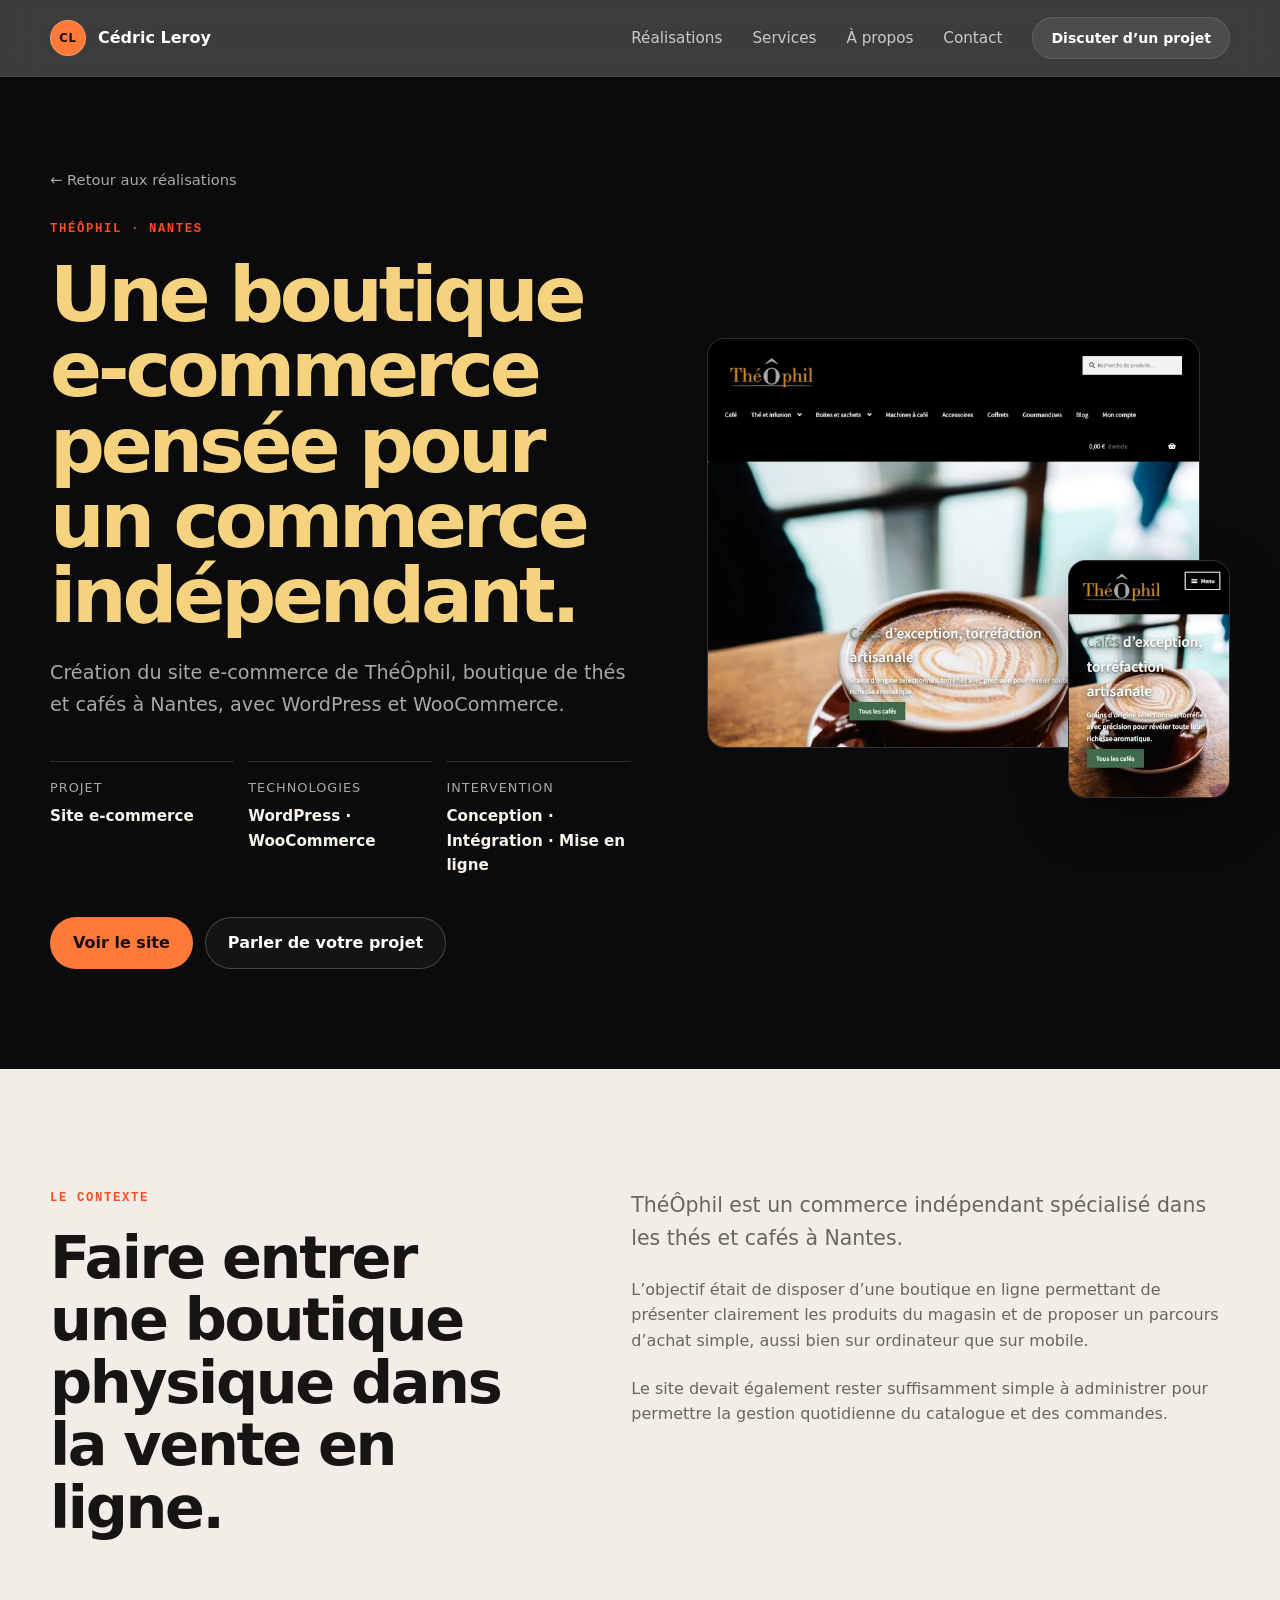
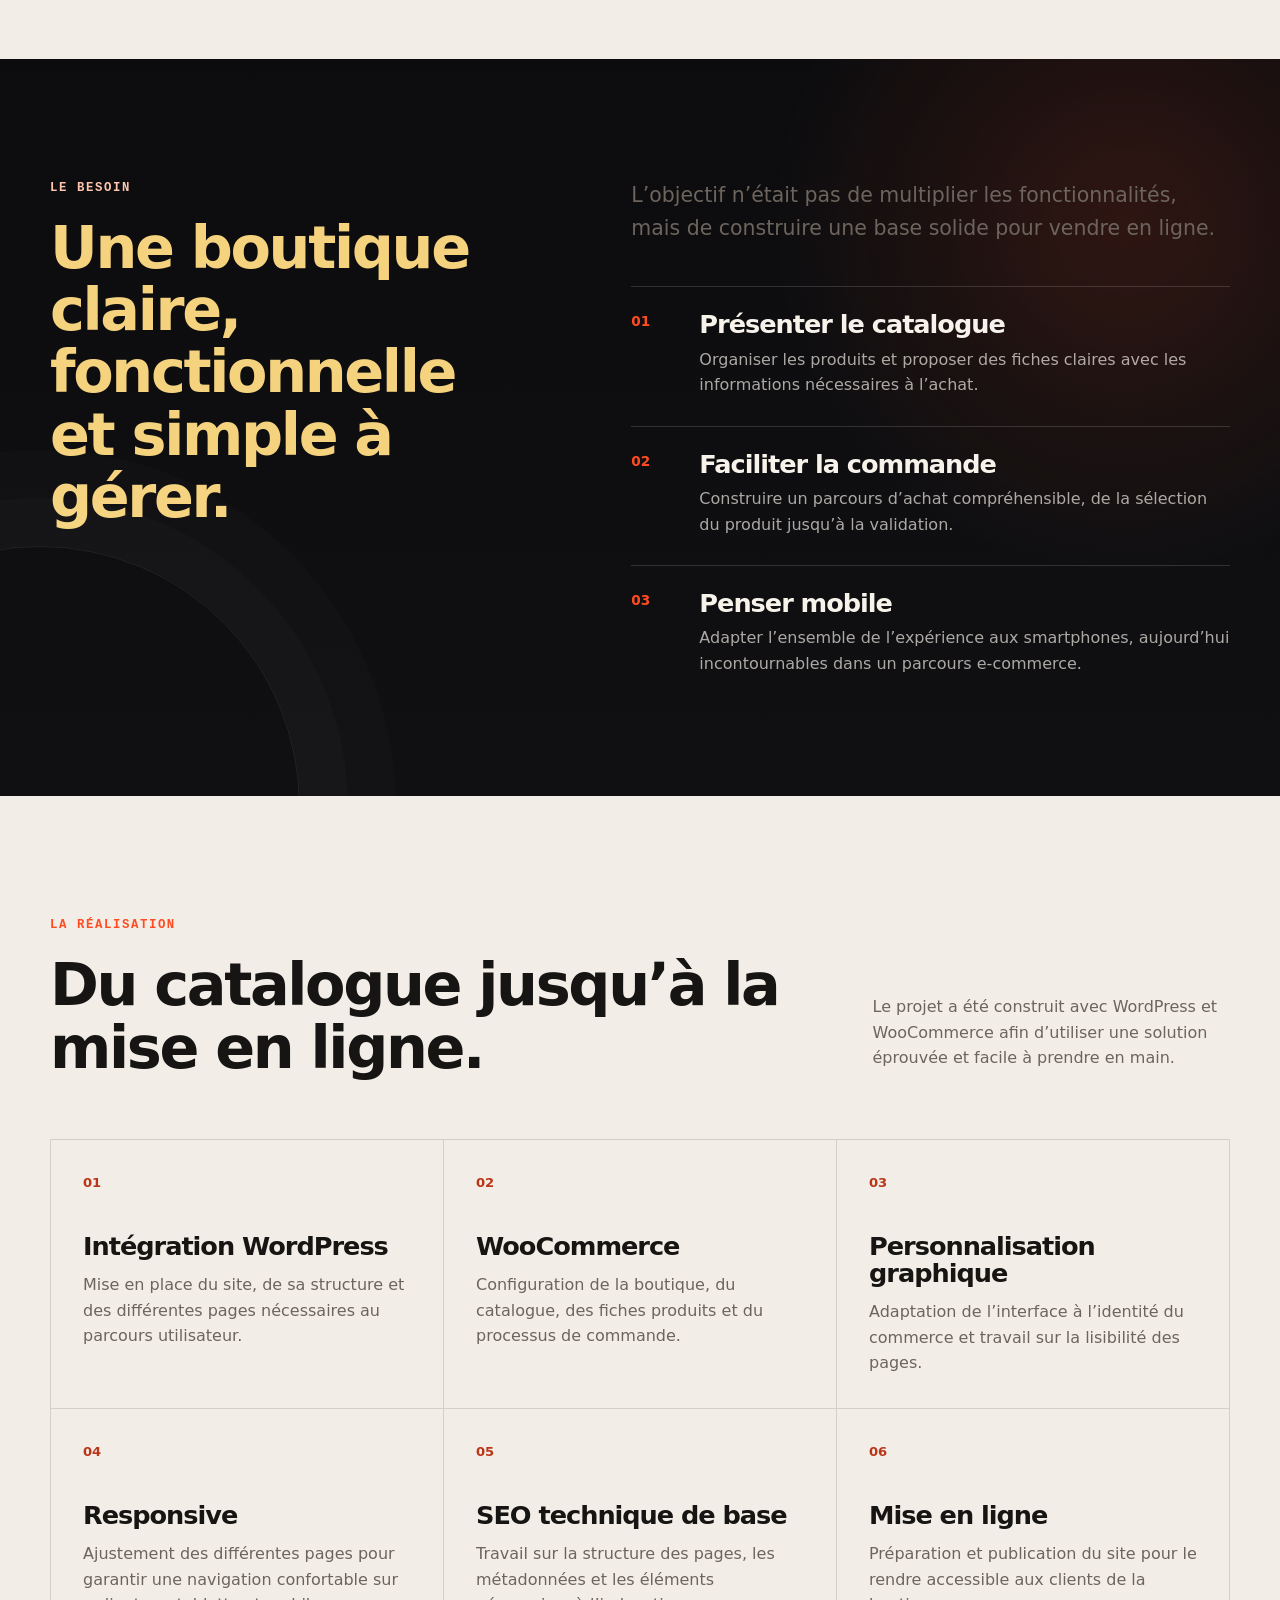
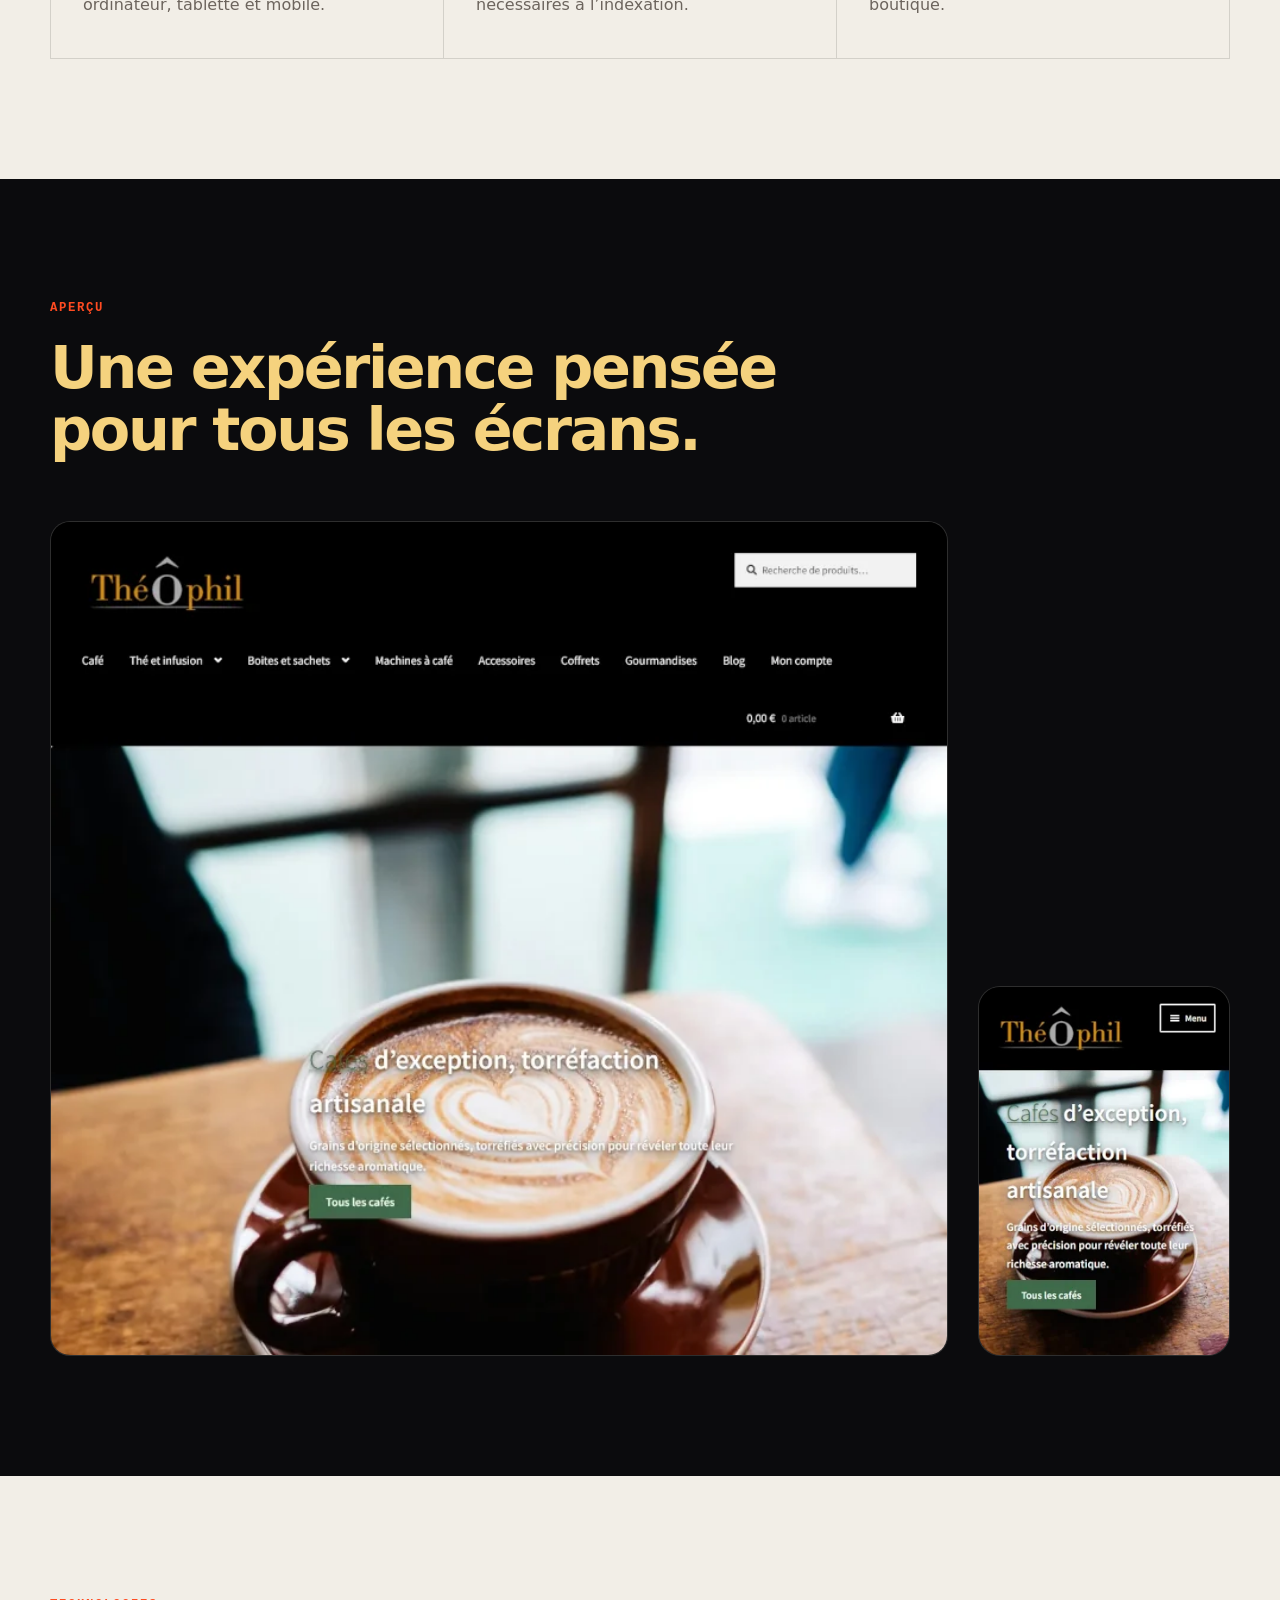
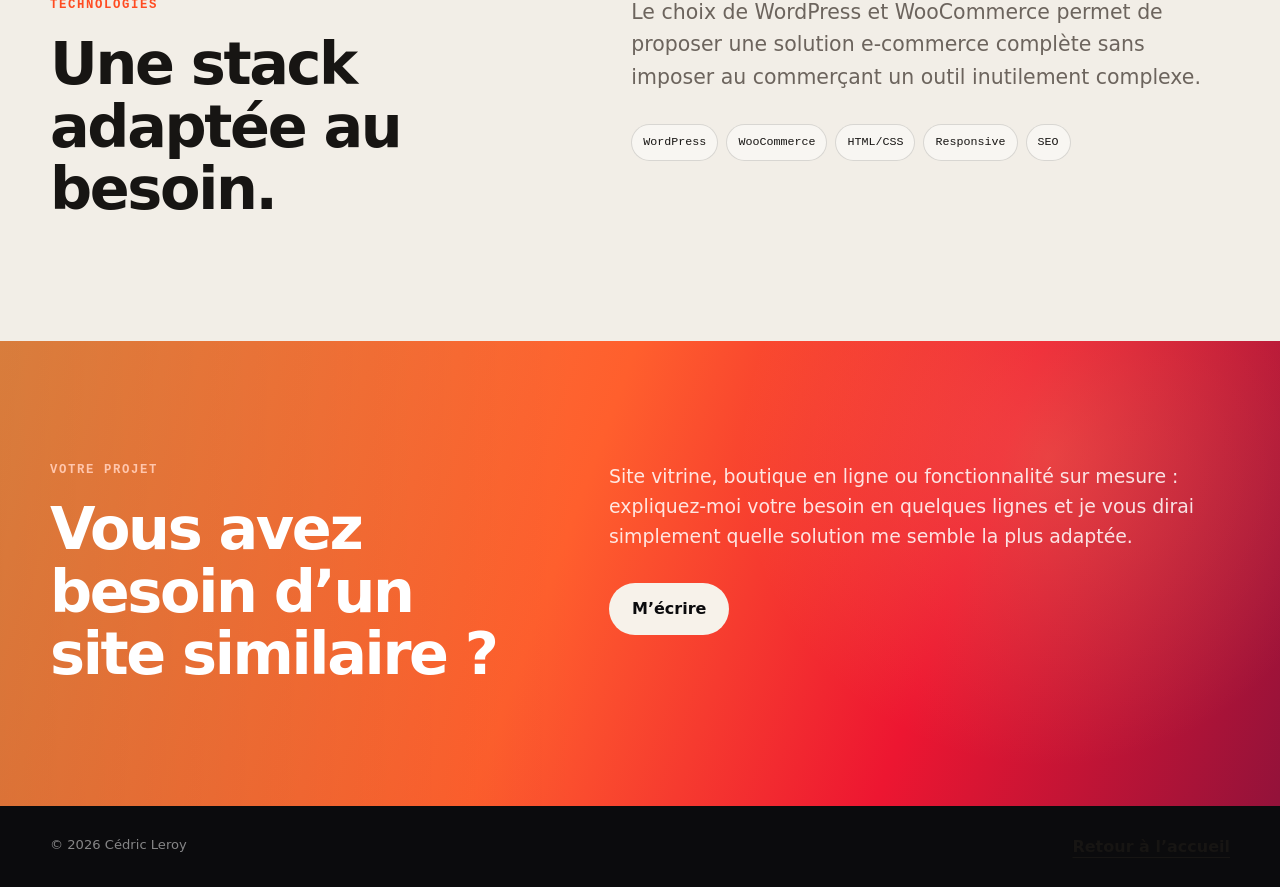
==== realisations/theophil/index.html @ b7207feb "new realisation page" ====
<!doctype html>
<html lang="fr">

<head>
  <meta charset="utf-8">
  <meta name="viewport" content="width=device-width, initial-scale=1">

  <title>ThéÔphil — Boutique e-commerce WordPress & WooCommerce | Cédric Leroy</title>

  <meta
    name="description"
    content="Création de la boutique e-commerce ThéÔphil à Nantes avec WordPress et WooCommerce : catalogue, fiches produits, parcours de commande, responsive, SEO et mise en ligne."
  >

  <meta name="theme-color" content="#0b0b0d">

  <link
    rel="canonical"
    href="https://cedricleroy.fr/realisations/theophil/"
  >

  <meta property="og:type" content="article">
  <meta property="og:locale" content="fr_FR">
  <meta property="og:site_name" content="Cédric Leroy">

  <meta
    property="og:title"
    content="ThéÔphil — Boutique e-commerce de thés et cafés à Nantes"
  >

  <meta
    property="og:description"
    content="Création d’une boutique en ligne WordPress et WooCommerce pour ThéÔphil, commerce indépendant de thés et cafés à Nantes."
  >

  <meta
    property="og:url"
    content="https://cedricleroy.fr/realisations/theophil/"
  >

  <meta
    property="og:image"
    content="https://cedricleroy.fr/images/og/cedric-leroy-web.webp"
  >

  <meta property="og:image:width" content="1200">
  <meta property="og:image:height" content="630">
  <meta
    property="og:image:alt"
    content="Projet e-commerce ThéÔphil réalisé par Cédric Leroy"
  >

  <meta name="twitter:card" content="summary_large_image">
  <meta
    name="twitter:image"
    content="https://cedricleroy.fr/images/og/cedric-leroy-web.webp"
  >

  <link rel="icon" href="../../images/icons/favicon.svg" type="image/svg+xml">
  <link rel="icon" href="../../images/icons/favicon.ico" sizes="any">
  <link rel="apple-touch-icon" href="../../images/icons/apple-touch-icon.png">
  <link rel="manifest" href="../../images/icons/site.webmanifest">

  <link rel="stylesheet" href="../../css/style.css">
  <script src="../../js/main.js" defer></script>

  <script type="application/ld+json">
  {
    "@context": "https://schema.org",
    "@type": "CreativeWork",
    "name": "ThéÔphil — Boutique e-commerce",
    "description": "Création d’une boutique e-commerce WordPress et WooCommerce pour ThéÔphil, commerce indépendant de thés et cafés à Nantes.",
    "url": "https://cedricleroy.fr/realisations/theophil/",
    "creator": {
      "@type": "Person",
      "name": "Cédric Leroy",
      "url": "https://cedricleroy.fr/"
    },
    "about": [
      "Développement web",
      "E-commerce",
      "WordPress",
      "WooCommerce",
      "Responsive design",
      "SEO"
    ]
  }
  </script>
</head>

<body>

  <a class="skip-link" href="#main">Aller au contenu</a>

  <header class="site-header">
    <div class="container header-inner">

      <a class="brand" href="../../">
        <span class="brand-mark" aria-hidden="true">CL</span>
        <span class="brand-name">Cédric Leroy</span>
      </a>

      <button
        class="menu-toggle"
        type="button"
        aria-expanded="false"
        aria-controls="main-nav"
      >
        <span></span>
        <span></span>
        <span></span>
        <span class="sr-only">Ouvrir le menu</span>
      </button>

      <nav
        id="main-nav"
        class="main-nav"
        aria-label="Navigation principale"
      >
        <a href="../../#realisations">Réalisations</a>
        <a href="../../#services">Services</a>
        <a href="../../#a-propos">À propos</a>
        <a href="../../#contact">Contact</a>

        <a
          class="button button--small button--dark"
          href="mailto:cdrc.leroy@gmail.com?subject=Projet%20web"
        >
          Discuter d’un projet
        </a>
      </nav>

    </div>
  </header>

  <main id="main">

    <!-- HERO -->
    <section class="case-hero">
      <div class="container case-hero-grid">

        <div class="case-hero-copy">

          <a class="case-back" href="../../#realisations">
            ← Retour aux réalisations
          </a>

          <p class="eyebrow">ThéÔphil · Nantes</p>

          <h1>
            Une boutique e-commerce pensée pour un commerce indépendant.
          </h1>

          <p class="case-hero-lead">
            Création du site e-commerce de ThéÔphil, boutique de thés et cafés
            à Nantes, avec WordPress et WooCommerce.
          </p>

          <div class="case-meta">
            <div>
              <span>Projet</span>
              <strong>Site e-commerce</strong>
            </div>

            <div>
              <span>Technologies</span>
              <strong>WordPress · WooCommerce</strong>
            </div>

            <div>
              <span>Intervention</span>
              <strong>Conception · Intégration · Mise en ligne</strong>
            </div>
          </div>

          <div class="hero-actions">
            <a
              class="button button--accent"
              href="https://www.theophil-nantes.com/"
              target="_blank"
              rel="noopener noreferrer"
            >
              Voir le site
            </a>

            <a
              class="button button--ghost"
              href="../../#contact"
            >
              Parler de votre projet
            </a>
          </div>

        </div>

        <div class="case-hero-preview">

          <div class="case-screen case-screen--desktop">
            <img
              src="../../images/projects/theophil-desktop.webp"
              alt="Page d’accueil de la boutique e-commerce ThéÔphil sur écran large"
              loading="eager"
            >
          </div>

          <div class="case-screen case-screen--mobile">
            <img
              src="../../images/projects/theophil-mobile.webp"
              alt="Version mobile de la boutique e-commerce ThéÔphil"
              loading="eager"
            >
          </div>

        </div>

      </div>
    </section>


    <!-- CONTEXTE -->
    <section class="section case-section">
      <div class="container case-two-columns">

        <div>
          <p class="eyebrow">Le contexte</p>
          <h2>
            Faire entrer une boutique physique dans la vente en ligne.
          </h2>
        </div>

        <div class="case-copy">
          <p class="case-lead">
            ThéÔphil est un commerce indépendant spécialisé dans les thés
            et cafés à Nantes.
          </p>

          <p>
            L’objectif était de disposer d’une boutique en ligne permettant
            de présenter clairement les produits du magasin et de proposer
            un parcours d’achat simple, aussi bien sur ordinateur que sur
            mobile.
          </p>

          <p>
            Le site devait également rester suffisamment simple à administrer
            pour permettre la gestion quotidienne du catalogue et des commandes.
          </p>
        </div>

      </div>
    </section>


    <!-- BESOIN -->
    <section class="section section--approach">
      <div class="container case-two-columns">

        <div>
          <p class="eyebrow eyebrow--light">Le besoin</p>
          <h2>
            Une boutique claire, fonctionnelle et simple à gérer.
          </h2>
        </div>

        <div class="case-copy case-copy--light">

          <p class="case-lead">
            L’objectif n’était pas de multiplier les fonctionnalités,
            mais de construire une base solide pour vendre en ligne.
          </p>

          <div class="case-points">

            <article>
              <span>01</span>
              <div>
                <h3>Présenter le catalogue</h3>
                <p>
                  Organiser les produits et proposer des fiches claires
                  avec les informations nécessaires à l’achat.
                </p>
              </div>
            </article>

            <article>
              <span>02</span>
              <div>
                <h3>Faciliter la commande</h3>
                <p>
                  Construire un parcours d’achat compréhensible,
                  de la sélection du produit jusqu’à la validation.
                </p>
              </div>
            </article>

            <article>
              <span>03</span>
              <div>
                <h3>Penser mobile</h3>
                <p>
                  Adapter l’ensemble de l’expérience aux smartphones,
                  aujourd’hui incontournables dans un parcours e-commerce.
                </p>
              </div>
            </article>

          </div>
        </div>

      </div>
    </section>


    <!-- REALISATION -->
    <section class="section case-section">
      <div class="container">

        <div class="section-heading section-heading--wide">
          <div>
            <p class="eyebrow">La réalisation</p>
            <h2>Du catalogue jusqu’à la mise en ligne.</h2>
          </div>

          <p>
            Le projet a été construit avec WordPress et WooCommerce afin
            d’utiliser une solution éprouvée et facile à prendre en main.
          </p>
        </div>

        <div class="case-work-grid">

          <article class="case-work-card">
            <span>01</span>
            <h3>Intégration WordPress</h3>
            <p>
              Mise en place du site, de sa structure et des différentes
              pages nécessaires au parcours utilisateur.
            </p>
          </article>

          <article class="case-work-card">
            <span>02</span>
            <h3>WooCommerce</h3>
            <p>
              Configuration de la boutique, du catalogue, des fiches
              produits et du processus de commande.
            </p>
          </article>

          <article class="case-work-card">
            <span>03</span>
            <h3>Personnalisation graphique</h3>
            <p>
              Adaptation de l’interface à l’identité du commerce et
              travail sur la lisibilité des pages.
            </p>
          </article>

          <article class="case-work-card">
            <span>04</span>
            <h3>Responsive</h3>
            <p>
              Ajustement des différentes pages pour garantir une navigation
              confortable sur ordinateur, tablette et mobile.
            </p>
          </article>

          <article class="case-work-card">
            <span>05</span>
            <h3>SEO technique de base</h3>
            <p>
              Travail sur la structure des pages, les métadonnées et
              les éléments nécessaires à l’indexation.
            </p>
          </article>

          <article class="case-work-card">
            <span>06</span>
            <h3>Mise en ligne</h3>
            <p>
              Préparation et publication du site pour le rendre accessible
              aux clients de la boutique.
            </p>
          </article>

        </div>

      </div>
    </section>


    <!-- VISUELS -->
    <section class="section case-gallery-section">
      <div class="container">

        <div class="section-heading">
          <p class="eyebrow">Aperçu</p>
          <h2>Une expérience pensée pour tous les écrans.</h2>
        </div>

        <div class="case-gallery">

          <figure class="case-gallery-desktop">
            <img
              src="../../images/projects/theophil-desktop.webp"
              alt="Aperçu du site ThéÔphil sur ordinateur"
              loading="lazy"
            >
          </figure>

          <figure class="case-gallery-mobile">
            <img
              src="../../images/projects/theophil-mobile.webp"
              alt="Aperçu du site ThéÔphil sur smartphone"
              loading="lazy"
            >
          </figure>

        </div>

      </div>
    </section>


    <!-- STACK -->
    <section class="section case-stack-section">
      <div class="container case-two-columns">

        <div>
          <p class="eyebrow">Technologies</p>
          <h2>Une stack adaptée au besoin.</h2>
        </div>

        <div>
          <p class="case-lead">
            Le choix de WordPress et WooCommerce permet de proposer
            une solution e-commerce complète sans imposer au commerçant
            un outil inutilement complexe.
          </p>

          <div class="stack">
            <span>WordPress</span>
            <span>WooCommerce</span>
            <span>HTML/CSS</span>
            <span>Responsive</span>
            <span>SEO</span>
          </div>
        </div>

      </div>
    </section>


    <!-- CTA -->
    <section class="section section--contact">
      <div class="container contact-grid">

        <div>
          <p class="eyebrow eyebrow--light">Votre projet</p>
          <h2>Vous avez besoin d’un site similaire&nbsp;?</h2>
        </div>

        <div class="contact-content">

          <p>
            Site vitrine, boutique en ligne ou fonctionnalité sur mesure :
            expliquez-moi votre besoin en quelques lignes et je vous dirai
            simplement quelle solution me semble la plus adaptée.
          </p>

          <a
            class="button button--light"
            href="mailto:cdrc.leroy@gmail.com?subject=Projet%20web"
          >
            M’écrire
          </a>

        </div>

      </div>
    </section>

  </main>


  <footer class="site-footer">
    <div class="container footer-inner">
      <p>© <span id="year"></span> Cédric Leroy</p>

      <a class="text-link" href="../../">
        Retour à l’accueil
      </a>
    </div>
  </footer>

</body>
</html>
---- css/style.css ----
/* =========================================
   Cedric Leroy — V2 visual direction
   warm / minimal / geometric / post-digital
========================================= */

:root {
  /* Light surfaces */
  --bg: #f2eee7;
  --surface: #fbf8f3;
  --surface-soft: #e9e2d9;

  /* Text on light backgrounds */
  --text: #171513;
  --muted: #6c645d;
  --border: rgba(23, 21, 19, 0.14);

  /* Dark surfaces */
  --dark: #0b0b0d;
  --dark-soft: #131316;
  --dark-2: #1a1718;

  /* Text on dark backgrounds */
  --light-on-dark: #f7f2ea;
  --muted-light: rgba(247, 242, 234, 0.68);
  --title-on-dark: #f5d27e;

  /* Warm palette */
  --cream: #f5d27e;
  --peach: #ffb15e;
  --orange: #ff7a38;
  --hot-orange: #ff4b21;
  --red: #ee1230;
  --wine: #8e1139;

  /* Functional colors */
  --accent: var(--hot-orange);
  --accent-dark: #b93618;
  --line: var(--border);

  /* Layout */
  --container: 1180px;
  --radius: 24px;
  --shadow: 0 28px 80px rgba(27, 18, 11, 0.12);
}

*,
*::before,
*::after {
  box-sizing: border-box;
}

html {
  scroll-behavior: smooth;
  scroll-padding-top: 90px;
}

body {
  margin: 0;
  font-family: Inter, ui-sans-serif, system-ui, -apple-system, BlinkMacSystemFont,
    "Segoe UI", sans-serif;
  color: var(--text);
  background: var(--bg);
  line-height: 1.6;
  -webkit-font-smoothing: antialiased;
  text-rendering: optimizeLegibility;
}

img,
svg {
  display: block;
  max-width: 100%;
}

a {
  color: inherit;
}

button,
a {
  -webkit-tap-highlight-color: transparent;
}

a:focus-visible,
button:focus-visible {
  outline: 3px solid var(--accent-dark);
  outline-offset: 4px;
}

.hero a:focus-visible,
.hero button:focus-visible,
.section--approach a:focus-visible,
.section--approach button:focus-visible,
.section--contact a:focus-visible,
.section--contact button:focus-visible,
.site-header a:focus-visible,
.site-header button:focus-visible {
  outline-color: var(--cream);
}

h1,
h2,
h3,
p {
  margin-top: 0;
}

h1,
h2,
h3 {
  line-height: 1.06;
  letter-spacing: -0.04em;
}

h1 {
  max-width: 860px;
  margin-bottom: 30px;
  font-size: clamp(3.45rem, 7vw, 6.9rem);
  font-weight: 720;
}

h2 {
  max-width: 760px;
  margin-bottom: 0;
  font-size: clamp(2.5rem, 4.6vw, 4.65rem);
  font-weight: 680;
}

h3 {
  font-size: clamp(1.35rem, 2vw, 1.85rem);
}

p {
  color: var(--muted);
}

.container {
  width: min(calc(100% - 40px), var(--container));
  margin-inline: auto;
}

.section {
  position: relative;
  padding: 120px 0;
}

.eyebrow {
  margin-bottom: 18px;
  font-family: ui-monospace, SFMono-Regular, Menlo, Monaco, Consolas, monospace;
  font-size: 0.77rem;
  font-weight: 800;
  text-transform: uppercase;
  letter-spacing: 0.13em;
  color: var(--accent);
}

.section--project .eyebrow,
.section--light .eyebrow {
  color: var(--accent-dark);
}

.eyebrow--light {
  color: #ffc6ad;
}

.sr-only {
  position: absolute;
  width: 1px;
  height: 1px;
  padding: 0;
  margin: -1px;
  overflow: hidden;
  clip: rect(0, 0, 0, 0);
  white-space: nowrap;
  border: 0;
}

.skip-link {
  position: fixed;
  left: 12px;
  top: 12px;
  z-index: 9999;
  padding: 10px 14px;
  background: var(--dark);
  color: white;
  transform: translateY(-150%);
}

.skip-link:focus {
  transform: translateY(0);
}

/* Header */

.site-header {
  position: sticky;
  top: 0;
  z-index: 100;
  border-bottom: 1px solid rgba(255,255,255,0.05);
  background: rgba(11, 11, 13, 0.78);
  backdrop-filter: blur(16px);
  transition: background 180ms ease, border-color 180ms ease;
}

.site-header.is-scrolled {
  background: rgba(11, 11, 13, 0.93);
  border-color: rgba(255,255,255,0.08);
}

.header-inner {
  min-height: 76px;
  display: flex;
  align-items: center;
  justify-content: space-between;
  gap: 24px;
}

.brand {
  display: inline-flex;
  align-items: center;
  gap: 12px;
  text-decoration: none;
  font-weight: 750;
  color: white;
}

.brand-mark {
  display: grid;
  place-items: center;
  width: 36px;
  height: 36px;
  border: 1px solid rgba(255,255,255,0.2);
  border-radius: 50%;
  background: var(--orange);
  color: #140d0b;
  font-size: 0.72rem;
  font-weight: 900;
  letter-spacing: 0.07em;
}

.brand-name {
  white-space: nowrap;
}

.main-nav {
  display: flex;
  align-items: center;
  gap: 30px;
}

.main-nav > a:not(.button) {
  font-size: 0.95rem;
  text-decoration: none;
  color: rgba(255,255,255,0.72);
}

.main-nav > a:not(.button):hover {
  color: white;
}

.menu-toggle {
  display: none;
  border: 0;
  padding: 8px;
  background: transparent;
  cursor: pointer;
}

.menu-toggle > span:not(.sr-only) {
  display: block;
  width: 24px;
  height: 2px;
  margin: 5px 0;
  background: white;
}

/* Buttons */

.button {
  display: inline-flex;
  align-items: center;
  justify-content: center;
  min-height: 52px;
  padding: 0 22px;
  border: 1px solid transparent;
  border-radius: 999px;
  font-weight: 760;
  text-decoration: none;
  transition:
    transform 160ms ease,
    background 160ms ease,
    color 160ms ease,
    border-color 160ms ease;
}

.button:hover {
  transform: translateY(-2px);
}

.button--small {
  min-height: 42px;
  padding-inline: 18px;
  font-size: 0.88rem;
}

.button--accent {
  background: var(--orange);
  color: #160e0a;
}

.button--accent:hover {
  background: var(--peach);
}

.button--ghost {
  border-color: rgba(255,255,255,0.20);
  background: rgba(255,255,255,0.04);
  color: white;
}

.button--ghost:hover {
  border-color: rgba(255,255,255,0.32);
  background: rgba(255,255,255,0.07);
}

.button--dark {
  border: 1px solid rgba(255,255,255,0.12);
  background: rgba(255,255,255,0.08);
  color: white !important;
}

.button--dark:hover {
  background: rgba(255,255,255,0.14);
}

.button--light {
  background: var(--light-on-dark);
  color: var(--dark);
}

.text-link {
  display: inline-flex;
  gap: 6px;
  align-items: center;
  font-weight: 780;
  color: var(--text);
  text-underline-offset: 5px;
  text-decoration-thickness: 1px;
}

.project-links {
  display: flex;
  flex-wrap: wrap;
  align-items: center;
  gap: 22px;
}

.project-links .text-link + .text-link {
  color: var(--muted);
  font-weight: 700;
}

.project-links .text-link + .text-link:hover {
  color: var(--text);
}

/* Hero */

.hero {
  position: relative;
  overflow: hidden;
  padding: 118px 0 132px;
  background: var(--dark);
  color: white;
}

.hero::before {
  content: "";
  position: absolute;
  inset: 0;
  pointer-events: none;
  background:
    linear-gradient(rgba(255,255,255,0.018) 1px, transparent 1px),
    linear-gradient(90deg, rgba(255,255,255,0.018) 1px, transparent 1px);
  background-size: 32px 32px;
  mask-image: linear-gradient(to bottom, rgba(0,0,0,.55), transparent 85%);
}

.hero-grid {
  position: relative;
  z-index: 1;
  display: grid;
  grid-template-columns: minmax(0, 1.15fr) minmax(360px, 0.85fr);
  align-items: center;
  gap: 72px;
}

.hero h1 {
  color: var(--title-on-dark);
}

.hero-lead {
  max-width: 690px;
  margin-bottom: 34px;
  color: rgba(255,255,255,0.72);
  font-size: clamp(1.14rem, 2vw, 1.48rem);
}

.hero-actions {
  display: flex;
  flex-wrap: wrap;
  gap: 12px;
}

.hero-meta {
  margin: 22px 0 0;
  color: rgba(255,255,255,0.48);
  font-size: 0.9rem;
}

.hero-visual {
  position: relative;
  min-height: 520px;
  display: grid;
  place-items: center;
}

.capsule-art {
  position: relative;
  width: min(100%, 540px);
  height: 370px;
  display: flex;
  align-items: center;
  justify-content: center;
  isolation: isolate;
}

.capsule {
  width: 118px;
  height: 330px;
  margin-left: -28px;
  border-radius: 999px;

}

.capsule:first-child {
  margin-left: 0;
}

.capsule--1 { background: #f2cf79; }
.capsule--2 { background: #f5ad5a; }
.capsule--3 { background: #f98a48; }
.capsule--4 { background: #fb6433; }
.capsule--5 { background: #f83d27; }
.capsule--6 { background: #ed1830; }
.capsule--7 { background: #92143b; }

.hero-orbit {
  position: absolute;
  border: 1px solid rgba(255,255,255,0.08);
  border-radius: 50%;
}

.hero-orbit--one {
  width: 470px;
  height: 470px;
}

.hero-orbit--two {
  width: 600px;
  height: 600px;
  border-color: rgba(255, 88, 48, 0.07);
}

.floating-note {
  position: absolute;
  right: 2px;
  bottom: 28px;
  display: flex;
  align-items: center;
  gap: 9px;
  padding: 12px 15px;
  border: 1px solid rgba(255,255,255,0.10);
  border-radius: 999px;
  font-size: 0.82rem;
  font-weight: 750;
  backdrop-filter: blur(12px);
}

.floating-note--dark {
  background: rgba(19,19,22,0.76);
  color: rgba(255,255,255,0.78);
  box-shadow: 0 14px 35px rgba(0,0,0,0.20);
}

.status-dot {
  width: 8px;
  height: 8px;
  border-radius: 50%;
  background: var(--cream);
}

/* Shared sections */

.section-heading {
  margin-bottom: 52px;
}

.section-heading--wide {
  display: grid;
  grid-template-columns: 1.35fr 0.65fr;
  gap: 80px;
  align-items: end;
}

.section-heading--wide > p {
  max-width: 430px;
  margin-bottom: 8px;
}

/* Project */

.section--project {
  background: var(--surface);
}

.project-card {
  display: grid;
  grid-template-columns: 1fr 1fr;
  min-height: 620px;
  overflow: hidden;
  border: 1px solid var(--border);
  border-radius: var(--radius);
  background: var(--bg);
  box-shadow: 0 22px 60px rgba(31, 22, 15, 0.07);
}

.project-preview {
  position: relative;
  min-height: 620px;
  overflow: hidden;
  padding: 34px;
  background: #171513;
}

.project-shot {
  overflow: hidden;
  border: 1px solid rgba(255, 255, 255, 0.12);
  background: #0b0b0d;
}

.project-shot img {
  display: block;
  width: 100%;
  height: 100%;
  object-fit: cover;
}

.project-shot--desktop {
  position: absolute;
  inset: 34px 34px 76px 34px;
  border-radius: 18px;
}

.project-shot--desktop img {
  object-position: top center;
}

.project-shot--mobile {
  position: absolute;
  right: 30px;
  bottom: 30px;
  width: 28%;
  aspect-ratio: 390 / 570;
  border-radius: 18px;
  box-shadow: 0 18px 45px rgba(0, 0, 0, 0.28);
}

.project-shot--mobile img {
  object-position: top center;
}

.project-kicker {
  margin-bottom: 8px !important;
  color: #ffd5bf !important;
  font-family: ui-monospace, monospace;
  font-size: 0.78rem;
  text-transform: uppercase;
  letter-spacing: 0.12em;
}

.project-content {
  display: flex;
  flex-direction: column;
  justify-content: center;
  padding: 58px;
}

.project-content h3 {
  margin-bottom: 18px;
  font-size: clamp(2rem, 3.2vw, 3rem);
}

.project-details {
  display: grid;
  gap: 18px;
  margin: 36px 0;
  padding: 26px 0;
  border-top: 1px solid var(--border);
  border-bottom: 1px solid var(--border);
}

.project-details div {
  display: grid;
  grid-template-columns: 120px 1fr;
  gap: 18px;
}

.project-details span {
  color: var(--muted);
  font-size: 0.86rem;
}

.project-details strong {
  font-size: 0.92rem;
}

.tags,
.stack {
  display: flex;
  flex-wrap: wrap;
  gap: 8px;
}

.tags {
  margin-bottom: 30px;
}

.tags span,
.stack span {
  padding: 8px 11px;
  border: 1px solid var(--border);
  border-radius: 999px;
  font-family: ui-monospace, monospace;
  font-size: 0.73rem;
  background: rgba(255,255,255,0.46);
}

/* decorative bridge */

.capsule-divider {
  display: flex;
  justify-content: center;
  align-items: stretch;
  gap: 0;
  height: 46px;
  overflow: hidden;
  background: var(--surface);
}

.capsule-divider span {
  width: 68px;
  border-radius: 999px 999px 0 0;
  margin-left: -10px;
}
.capsule-divider span:first-child { margin-left: 0; }
.capsule-divider span:nth-child(1) { background: var(--cream); }
.capsule-divider span:nth-child(2) { background: var(--peach); }
.capsule-divider span:nth-child(3) { background: var(--orange); }
.capsule-divider span:nth-child(4) { background: var(--red); }
.capsule-divider span:nth-child(5) { background: var(--wine); }

/* Services */

#services {
  background:
    radial-gradient(circle at 12% 8%, rgba(245,210,126,.18), transparent 19%),
    var(--bg);
}

.services-grid {
  display: grid;
  grid-template-columns: repeat(2, minmax(0, 1fr));
  gap: 14px;
}

.service-card {
  position: relative;
  min-height: 310px;
  padding: 38px;
  overflow: hidden;
  border: 1px solid var(--border);
  border-radius: 20px;
  background: rgba(251, 248, 243, 0.72);
  transition: transform 180ms ease, border-color 180ms ease, background 180ms ease;
}

.service-card:hover {
  transform: translateY(-4px);
  border-color: rgba(255, 75, 33, 0.20);
  background: rgba(251, 248, 243, 0.86);
}




.service-card h3 {
  margin: 38px 0 14px;
  font-size: 2rem;
}

.service-number,
.service-detail {
  font-family: ui-monospace, monospace;
  font-size: 0.76rem;
}

.service-number {
  color: var(--accent-dark);
}

.service-detail {
  display: block;
  margin-top: 34px;
  color: var(--muted);
}

/* Approach */

.section--approach {
  overflow: hidden;
  background:
    radial-gradient(circle at 88% 22%, rgba(255, 78, 35, .14), transparent 28%),
    linear-gradient(180deg, #0c0c0e, #101013);
  color: var(--light-on-dark);
}

.section--approach::before {
  content: "";
  position: absolute;
  width: 520px;
  height: 520px;
  left: -220px;
  bottom: -270px;
  border: 1px solid rgba(255,255,255,0.08);
  border-radius: 50%;
  box-shadow:
    0 0 0 48px rgba(255,255,255,0.015),
    0 0 0 96px rgba(255,255,255,0.01);
}

.section--approach h2 {
  color: var(--title-on-dark);
}

.section--approach h3 {
  color: var(--light-on-dark);
}

.approach-grid {
  position: relative;
  z-index: 1;
  display: grid;
  grid-template-columns: 0.8fr 1.2fr;
  gap: 90px;
}

.approach-lead {
  margin-bottom: 46px;
  font-size: clamp(1.25rem, 2vw, 1.6rem);
  color: rgba(247,244,239,0.78);
}

.approach-points {
  display: grid;
  grid-template-columns: repeat(3, 1fr);
  gap: 28px;
}

.approach-points article {
  padding-top: 22px;
  border-top: 1px solid rgba(255,255,255,0.18);
}

.approach-points h3 {
  margin-bottom: 12px;
  font-size: 1.3rem;
}

.approach-points p {
  color: rgba(247,244,239,0.60);
  font-size: 0.94rem;
}

/* About */

#a-propos {
  background:
    linear-gradient(135deg, rgba(255,255,255,0.08), transparent 40%),
    var(--bg);
}

.about-grid,
.contact-grid {
  display: grid;
  grid-template-columns: 0.85fr 1.15fr;
  gap: 100px;
}

.about-lead {
  color: var(--text);
  font-size: clamp(1.25rem, 2vw, 1.55rem);
}

.about-copy > p {
  max-width: 690px;
}

.stack {
  margin: 34px 0;
}

.about-links {
  display: flex;
  flex-wrap: wrap;
  gap: 12px;
}

.icon-link {
  display: inline-flex;
  align-items: center;
  gap: 10px;
  min-height: 42px;
  padding: 9px 13px;
  border: 1px solid var(--border);
  border-radius: 999px;
  color: var(--text);
  font-size: 0.9rem;
  font-weight: 720;
  text-decoration: none;
  transition:
    color 160ms ease,
    border-color 160ms ease,
    background 160ms ease,
    transform 160ms ease;
}

.icon-link svg {
  width: 18px;
  height: 18px;
  flex: 0 0 18px;
  fill: none;
  stroke: currentColor;
  stroke-width: 1.65;
  stroke-linecap: round;
  stroke-linejoin: round;
}

.icon-link:first-child svg {
  fill: currentColor;
  stroke: none;
}

.icon-link:hover {
  color: var(--accent);
  border-color: rgba(255, 75, 33, 0.34);
  background: rgba(255,255,255,0.42);
  transform: translateY(-1px);
}

.icon-link--light {
  color: white;
  border-color: rgba(255,255,255,0.28);
  background: rgba(255,255,255,0.06);
}

.icon-link--light:hover {
  color: white;
  border-color: rgba(255,255,255,0.55);
  background: rgba(255,255,255,0.12);
}

.icon-link--light svg {
  fill: none !important;
  stroke: currentColor !important;
}

.contact-location {
  display: inline-flex;
  align-items: center;
  min-height: 42px;
  color: rgba(255,255,255,0.72);
}

/* Contact */

.section--contact {
  overflow: hidden;
  background:
    radial-gradient(circle at 82% 25%, rgba(255, 207, 119, .24), transparent 28%),
    linear-gradient(110deg, #f08b43 0%, #ff5f2d 44%, #ed1631 72%, #93123a 100%);
  color: white;
}

.section--contact::before {
  content: "";
  position: absolute;
  inset: 0;
  pointer-events: none;
  background: linear-gradient(90deg, rgba(0,0,0,0.10), transparent 45%);
}

.section--contact h2 {
  color: white;
}

.contact-grid {
  position: relative;
  z-index: 1;
}

.contact-content > p {
  max-width: 680px;
  margin-bottom: 32px;
  color: rgba(255,255,255,0.86);
  font-size: 1.18rem;
}

.contact-meta {
  display: flex;
  flex-wrap: wrap;
  align-items: center;
  gap: 12px;
  margin-top: 38px;
  color: rgba(255,255,255,0.78);
  font-size: 0.9rem;
}

.contact-meta a {
  color: white;
}

/* Footer */

.site-footer {
  padding: 28px 0;
  background: var(--dark);
}

.footer-inner {
  display: flex;
  justify-content: space-between;
  gap: 24px;
}

.footer-inner p {
  margin: 0;
  color: rgba(255,255,255,0.50);
  font-size: 0.82rem;
}

/* Responsive */

@media (max-width: 1060px) {
  .hero-grid {
    grid-template-columns: 1fr;
  }

  .hero-visual {
    min-height: 420px;
  }

  .capsule-art {
    max-width: 650px;
  }
}

@media (max-width: 980px) {
  .project-card,
  .approach-grid,
  .about-grid,
  .contact-grid,
  .section-heading--wide {
    grid-template-columns: 1fr;
  }

  .project-card {
    min-height: 0;
  }

  .project-preview {
    min-height: 560px;
  }

  .project-shot--desktop {
    inset: 28px 28px 72px 28px;
  }

  .project-shot--mobile {
    width: 29%;
  }

  .section-heading--wide,
  .approach-grid,
  .about-grid,
  .contact-grid {
    gap: 42px;
  }

  .approach-points {
    grid-template-columns: 1fr;
  }
}

@media (max-width: 820px) {
  .main-nav {
    position: absolute;
    top: 76px;
    left: 20px;
    right: 20px;
    display: none;
    align-items: stretch;
    flex-direction: column;
    gap: 0;
    padding: 12px;
    border: 1px solid rgba(255,255,255,0.08);
    border-radius: 18px;
    background: rgba(18,18,21,0.98);
    box-shadow: 0 24px 60px rgba(0,0,0,0.30);
  }

  .main-nav.is-open {
    display: flex;
  }

  .main-nav > a:not(.button) {
    padding: 13px 10px;
  }

  .main-nav .button {
    margin-top: 8px;
  }

  .menu-toggle {
    display: block;
  }

  .services-grid {
    grid-template-columns: 1fr;
  }

  .section {
    padding: 90px 0;
  }
}

@media (max-width: 700px) {
  .capsule-art {
    height: 300px;
  }

  .capsule {
    width: 82px;
    height: 250px;
    margin-left: -20px;
  }

  .hero-orbit--one {
    width: 340px;
    height: 340px;
  }

  .hero-orbit--two {
    width: 420px;
    height: 420px;
  }
}

@media (max-width: 620px) {
  .container {
    width: min(calc(100% - 28px), var(--container));
  }

  h1 {
    font-size: clamp(2.9rem, 15vw, 4.3rem);
  }

  .hero {
    padding: 64px 0 90px;
  }

  .hero-actions {
    flex-direction: column;
  }

  .hero-actions .button {
    width: 100%;
  }

  .hero-visual {
    min-height: 330px;
  }

  .capsule-art {
    width: 100%;
    height: 240px;
  }

  .capsule {
    width: 62px;
    height: 205px;
    margin-left: -15px;
  }

  .hero-orbit--one,
  .hero-orbit--two {
    display: none;
  }

  .floating-note {
    position: static;
    width: max-content;
    max-width: 100%;
    margin: 14px auto 0;
  }

  .project-preview {
    min-height: 420px;
    padding: 20px;
  }

  .project-shot--desktop {
    inset: 20px 20px 58px 20px;
    border-radius: 14px;
  }

  .project-shot--mobile {
    right: 14px;
    bottom: 14px;
    width: 34%;
    border-radius: 14px;
  }

  .project-content {
    padding: 36px 26px;
  }

  .project-details div {
    grid-template-columns: 1fr;
    gap: 4px;
  }

  .service-card {
    min-height: 0;
    padding: 30px 24px;
  }

  .about-links,
  .footer-inner {
    flex-direction: column;
  }

  .footer-inner {
    gap: 6px;
  }
}

@media (prefers-reduced-motion: reduce) {
  html {
    scroll-behavior: auto;
  }

  *,
  *::before,
  *::after {
    scroll-behavior: auto !important;
    transition: none !important;
  }
}


/* ==========================================
   CASE STUDY
   ========================================== */

.case-hero {
  padding: 90px 0 100px;
  background: var(--dark);
  color: var(--light-on-dark);
  overflow: hidden;
}

.case-hero-grid {
  display: grid;
  grid-template-columns: minmax(0, 1fr) minmax(420px, .9fr);
  gap: clamp(48px, 6vw, 80px);
  align-items: center;
}

.case-back {
  display: inline-flex;
  margin-bottom: 28px;
  color: var(--muted-light);
  font-size: .92rem;
  text-decoration: none;
  transition: color .2s ease;
}

.case-back:hover {
  color: var(--cream);
}

.case-hero h1 {
  max-width: 850px;
  margin: 16px 0 24px;
  color: var(--title-on-dark);
  font-size: clamp(3rem, 6vw, 6rem);
  line-height: .98;
  letter-spacing: -.055em;
}

.case-hero-lead {
  max-width: 700px;
  color: var(--muted-light);
  font-size: clamp(1.08rem, 1.5vw, 1.3rem);
  line-height: 1.65;
}

.case-meta {
  display: grid;
  grid-template-columns: repeat(3, 1fr);
  gap: 14px;
  margin: 40px 0;
}

.case-meta > div {
  padding-top: 16px;
  border-top: 1px solid rgba(255,255,255,.14);
}

.case-meta span,
.case-meta strong {
  display: block;
}

.case-meta span {
  margin-bottom: 6px;
  color: var(--muted-light);
  font-size: .8rem;
  text-transform: uppercase;
  letter-spacing: .08em;
}

.case-meta strong {
  font-size: .95rem;
  font-weight: 600;
}

.case-hero-preview {
  position: relative;
  min-height: 500px;
}

.case-screen {
  overflow: hidden;
  background: #111;
  border: 1px solid rgba(255,255,255,.13);
}

.case-screen img {
  display: block;
  width: 100%;
  height: 100%;
  object-fit: cover;
  object-position: top center;
}

.case-screen--desktop {
  position: absolute;
  inset: 20px 30px 70px 0;
  border-radius: 18px;
}

.case-screen--mobile {
  position: absolute;
  right: 0;
  bottom: 20px;
  width: 31%;
  aspect-ratio: 387 / 569;
  border-radius: 18px;
  box-shadow: 0 18px 50px rgba(0, 0, 0, .35);
}


/* CONTENT */

.case-section {
  overflow: hidden;
}

.case-two-columns {
  display: grid;
  grid-template-columns: minmax(0, .8fr) minmax(0, 1fr);
  gap: clamp(50px, 8vw, 120px);
  align-items: start;
}

.case-two-columns h2 {
  max-width: 650px;
}

.case-copy {
  max-width: 760px;
}

.case-copy p + p {
  margin-top: 22px;
}

.case-lead {
  font-size: clamp(1.15rem, 1.6vw, 1.35rem);
  line-height: 1.6;
}

.case-copy--light {
  color: var(--cream);
}


/* NEEDS */

.case-points {
  display: grid;
  gap: 28px;
  margin-top: 42px;
}

.case-points article {
  display: grid;
  grid-template-columns: 46px 1fr;
  gap: 22px;
  padding-top: 24px;
  border-top: 1px solid rgba(255,255,255,.15);
}

.case-points article > span {
  color: var(--accent);
  font-size: .85rem;
  font-weight: 700;
}

.case-points h3 {
  margin: 0 0 8px;
}

.case-points p {
  margin: 0;
  color: var(--muted-light);
}


/* WORK */

.case-work-grid {
  display: grid;
  grid-template-columns: repeat(3, 1fr);
  margin-top: 60px;
  border-top: 1px solid var(--line);
  border-left: 1px solid var(--line);
}

.case-work-card {
  min-height: 250px;
  padding: 32px;
  border-right: 1px solid var(--line);
  border-bottom: 1px solid var(--line);
}

.case-work-card > span {
  display: block;
  margin-bottom: 40px;
  color: var(--accent-dark);
  font-size: .82rem;
  font-weight: 700;
}

.case-work-card h3 {
  margin-bottom: 12px;
}

.case-work-card p {
  margin: 0;
}


/* GALLERY */

.case-gallery-section {
  background: var(--dark);
  color: var(--cream);
}

.case-gallery-section .section-heading h2 {
  color: var(--title-on-dark);
}

.case-gallery {
  display: grid;
  grid-template-columns: minmax(0, 1fr) minmax(220px, .28fr);
  gap: 30px;
  align-items: end;
  margin-top: 60px;
}

.case-gallery figure {
  margin: 0;
  overflow: hidden;
  background: #111;
  border: 1px solid rgba(255,255,255,.12);
}

.case-gallery img {
  display: block;
  width: 100%;
}

.case-gallery-desktop {
  border-radius: 20px;
}

.case-gallery-mobile {
  border-radius: 22px;
}


/* STACK */

.case-stack-section .stack {
  margin-top: 30px;
}


/* RESPONSIVE */

@media (max-width: 980px) {

  .case-hero-grid,
  .case-two-columns {
    grid-template-columns: 1fr;
  }

  .case-hero-grid {
    gap: 60px;
  }

  .case-hero-preview {
    min-height: 520px;
  }

  .case-work-grid {
    grid-template-columns: repeat(2, 1fr);
  }

  .case-gallery {
    grid-template-columns: minmax(0, 1fr) minmax(170px, .32fr);
  }
}

@media (max-width: 700px) {

  .case-hero {
    padding: 130px 0 80px;
  }

  .case-meta {
    grid-template-columns: 1fr;
  }

  .case-meta > div {
    padding: 14px 0;
  }

  .case-hero-preview {
    min-height: 430px;
  }

  .case-screen--desktop {
    inset: 0 12px 70px 0;
  }

  .case-screen--mobile {
    right: 0;
    bottom: 15px;
    width: 34%;
  }

  .case-work-grid {
    grid-template-columns: 1fr;
  }

  .case-work-card {
    min-height: auto;
  }

  .case-gallery {
    grid-template-columns: 1fr;
  }

  .case-gallery-mobile {
    width: 48%;
    justify-self: end;
  }
}
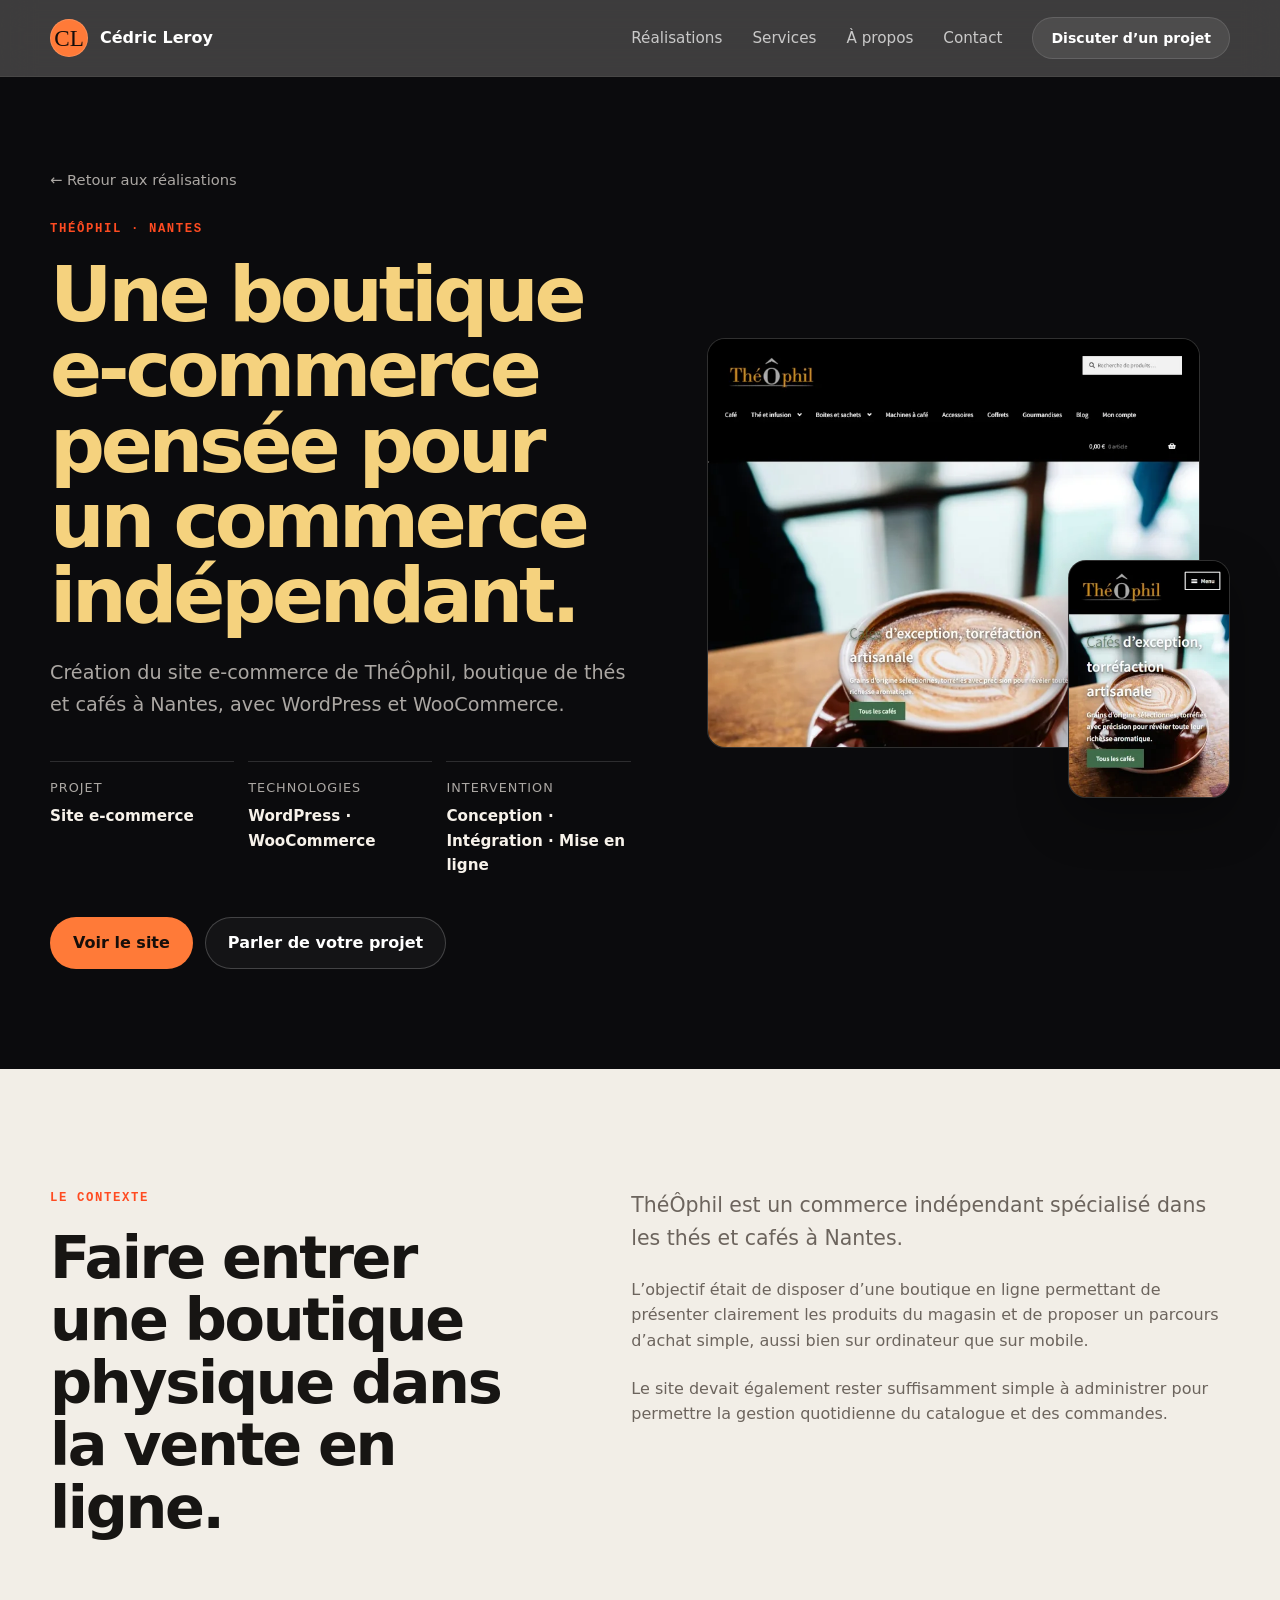
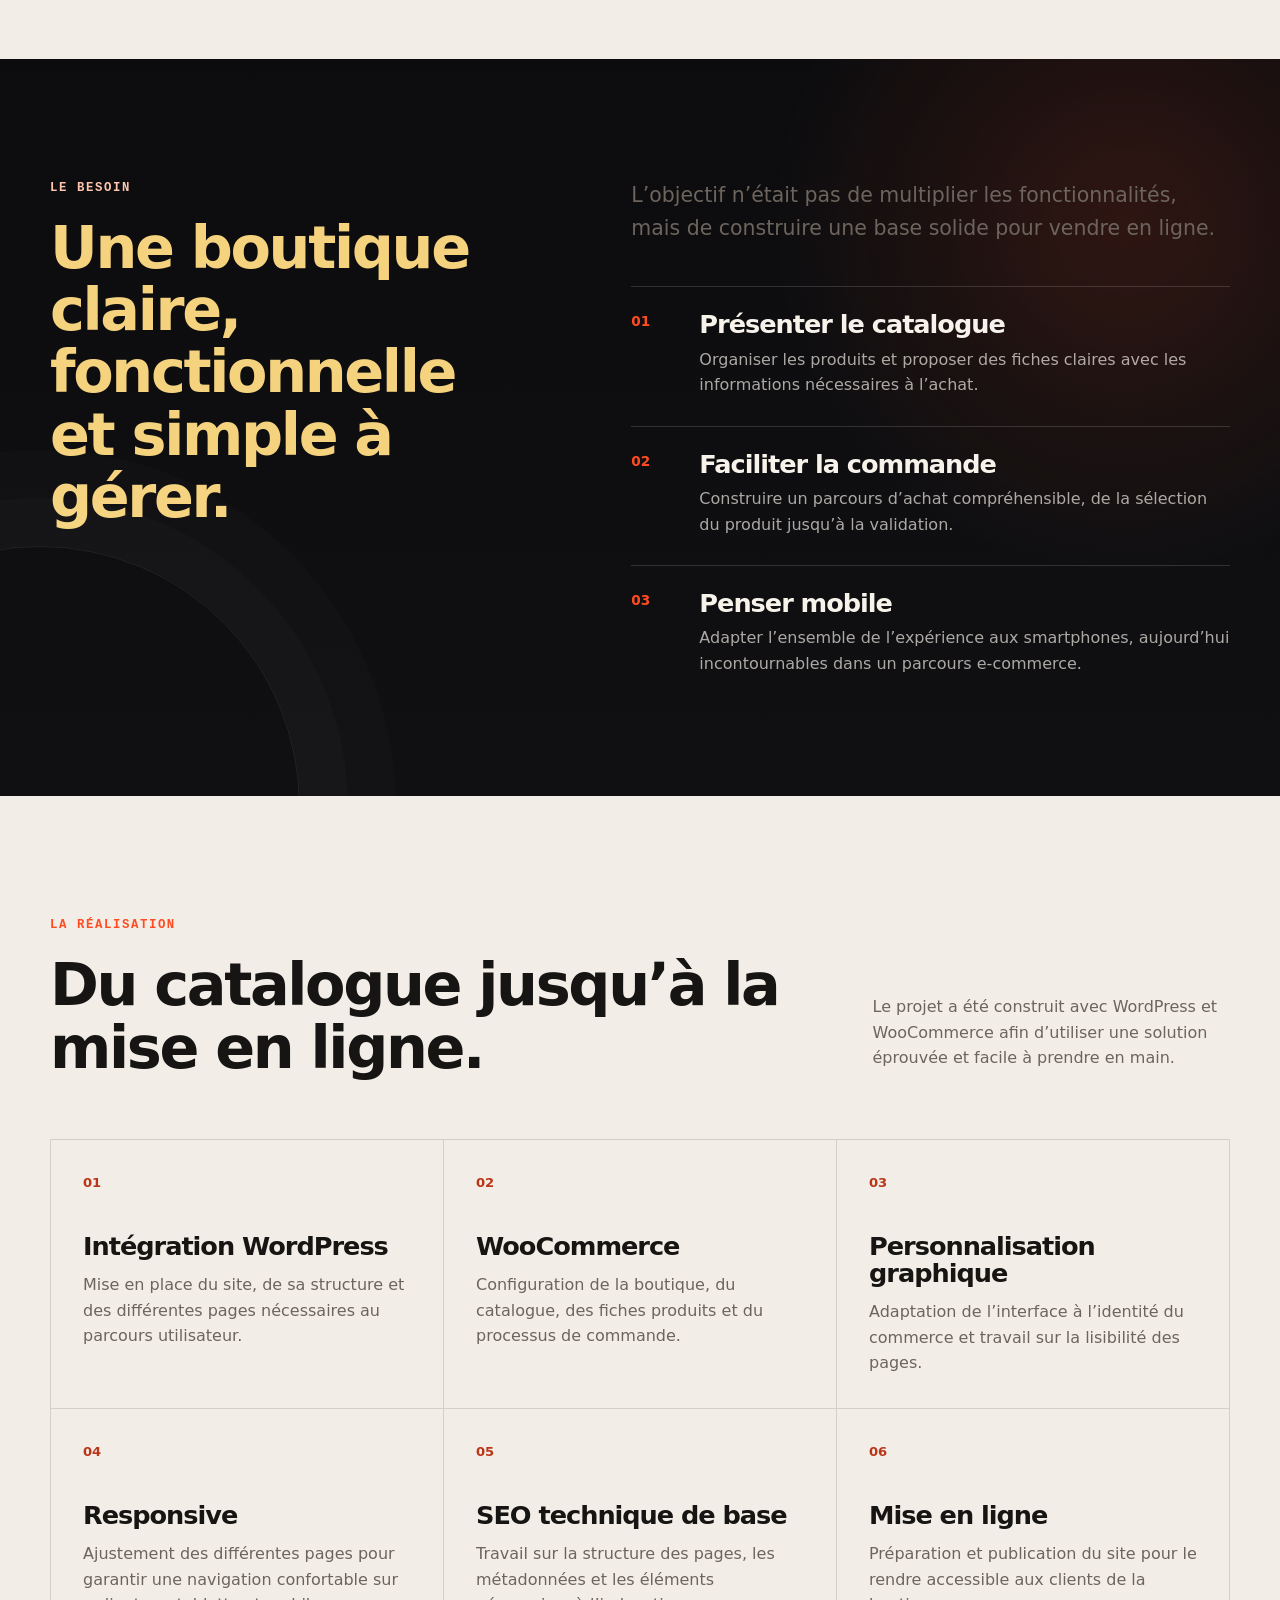
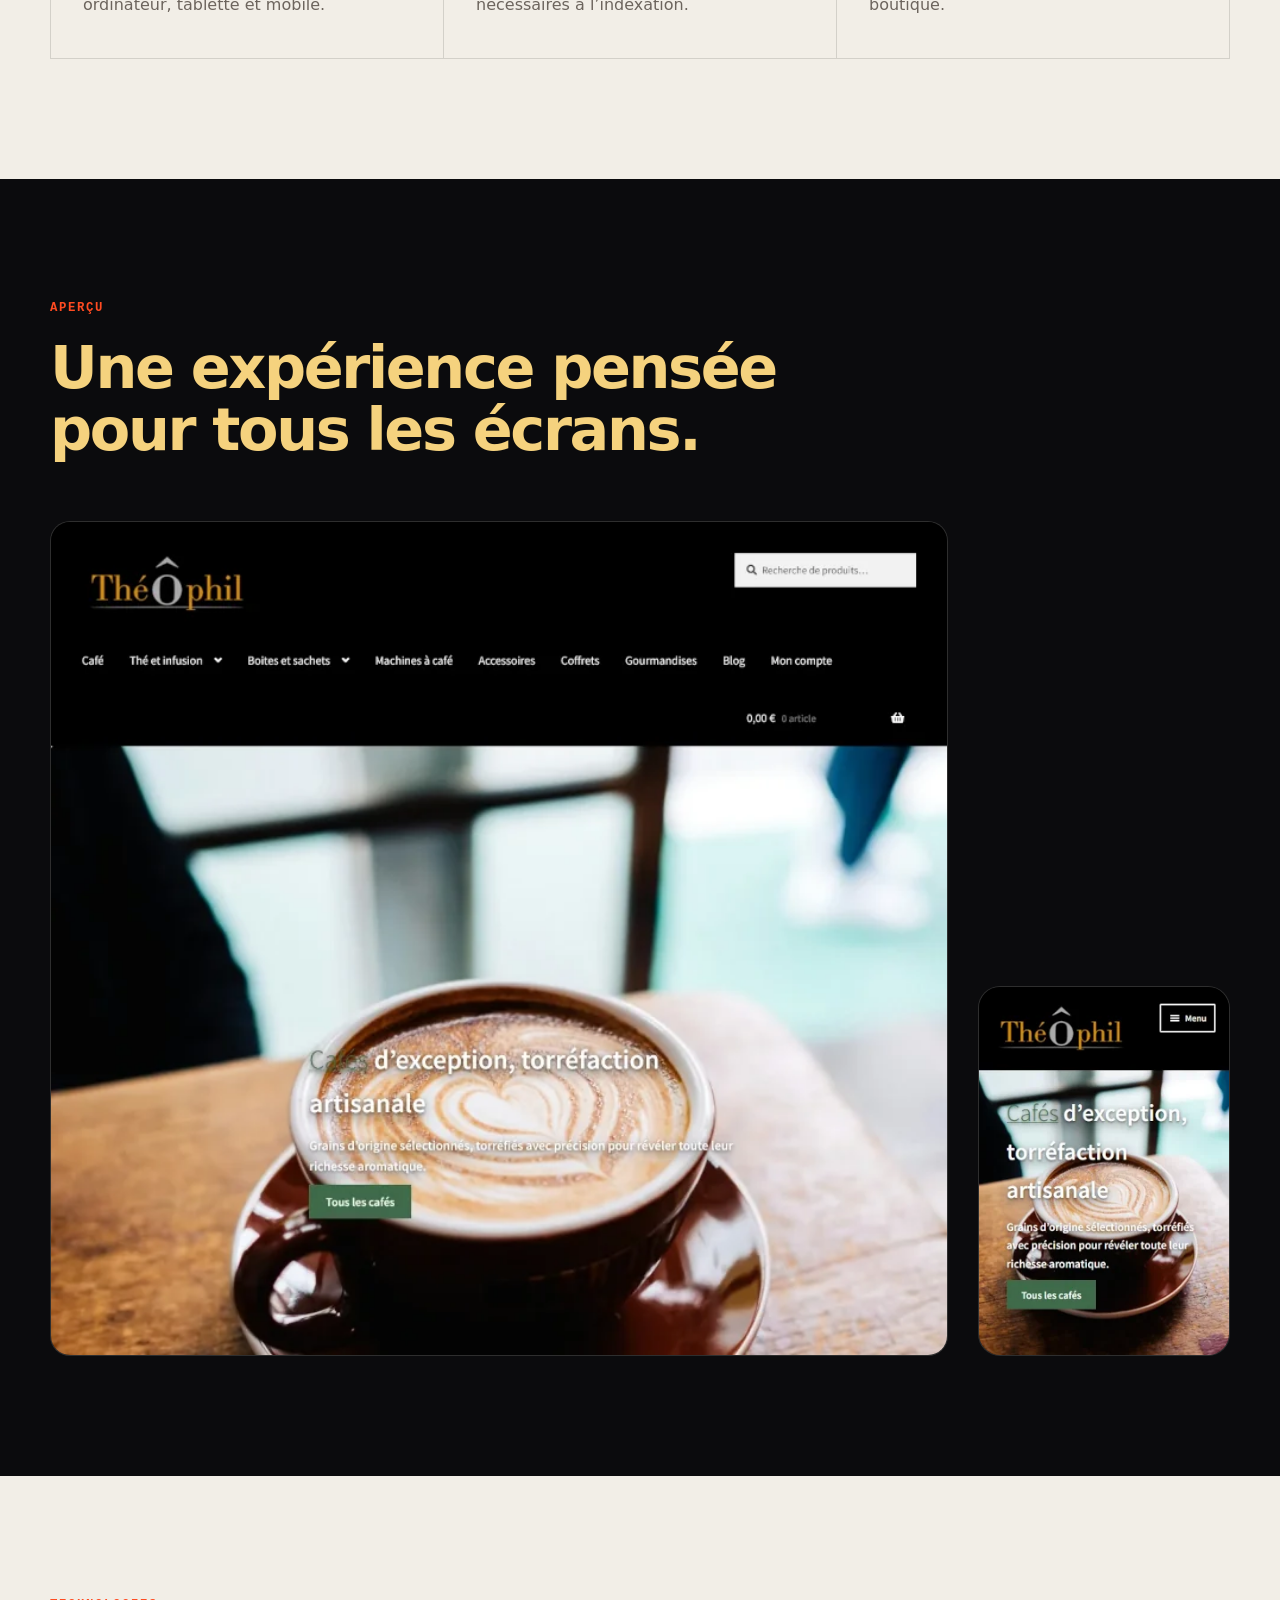
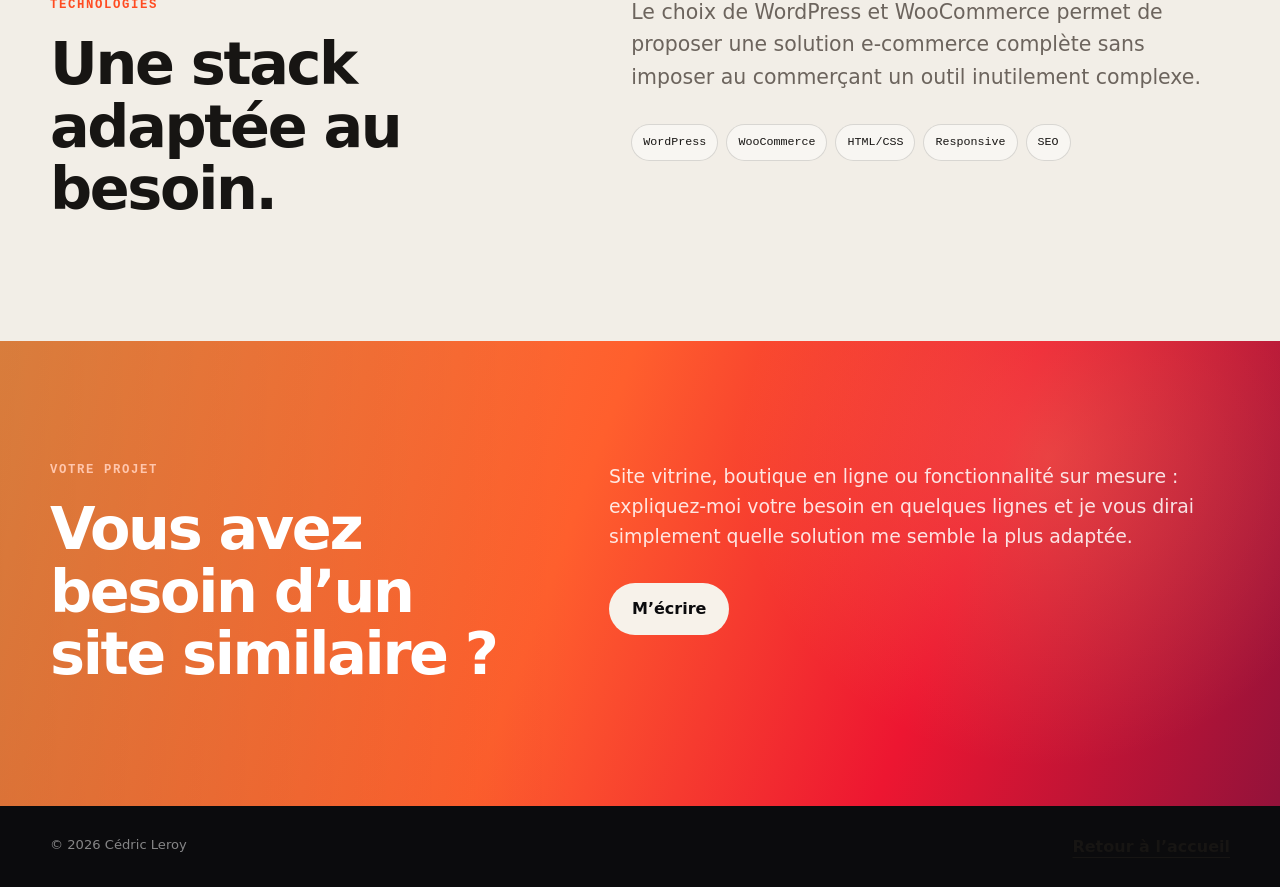
==== commit cb579ccb: "refine with new font and logo" ====
--- a/realisations/theophil/index.html
+++ b/realisations/theophil/index.html
@@ -40,23 +40,24 @@
 
   <meta
     property="og:image"
-    content="https://cedricleroy.fr/images/og/cedric-leroy-web.webp"
+    content="https://cedricleroy.fr/images/og/theophil-case-study.webp"
   >
 
   <meta property="og:image:width" content="1200">
   <meta property="og:image:height" content="630">
   <meta
     property="og:image:alt"
-    content="Projet e-commerce ThéÔphil réalisé par Cédric Leroy"
+    content="Projet ThéÔphil réalisé par Cédric Leroy"
   >
 
   <meta name="twitter:card" content="summary_large_image">
   <meta
     name="twitter:image"
-    content="https://cedricleroy.fr/images/og/cedric-leroy-web.webp"
+    content="https://cedricleroy.fr/images/og/theophil-case-study.webp"
   >
 
   <link rel="icon" href="../../images/icons/favicon.svg" type="image/svg+xml">
+  <link rel="icon" href="../../images/icons/favicon-48x48.png" sizes="48x48" type="image/png">
   <link rel="icon" href="../../images/icons/favicon.ico" sizes="any">
   <link rel="apple-touch-icon" href="../../images/icons/apple-touch-icon.png">
   <link rel="manifest" href="../../images/icons/site.webmanifest">
@@ -96,7 +97,9 @@
     <div class="container header-inner">
 
       <a class="brand" href="../../">
-        <span class="brand-mark" aria-hidden="true">CL</span>
+        <div class="brand-mark">
+          <span aria-hidden="true">CL</span>
+        </div>
         <span class="brand-name">Cédric Leroy</span>
       </a>
 
--- a/css/style.css
+++ b/css/style.css
@@ -226,15 +226,22 @@
 .brand-mark {
   display: grid;
   place-items: center;
-  width: 36px;
-  height: 36px;
-  border: 1px solid rgba(255,255,255,0.2);
+  width: 38px;
+  height: 38px;
   border-radius: 50%;
   background: var(--orange);
+  border: 1px solid rgba(255, 255, 255, 0.14);
+  flex-shrink: 0;
+}
+
+.brand-mark span {
+  font-family: "Yellowtail", cursive;
+  font-size: 1.45rem;
+  font-weight: 400;
+  line-height: 1;
+  letter-spacing: 0;
   color: #140d0b;
-  font-size: 0.72rem;
-  font-weight: 900;
-  letter-spacing: 0.07em;
+  transform: translateY(1px);
 }
 
 .brand-name {
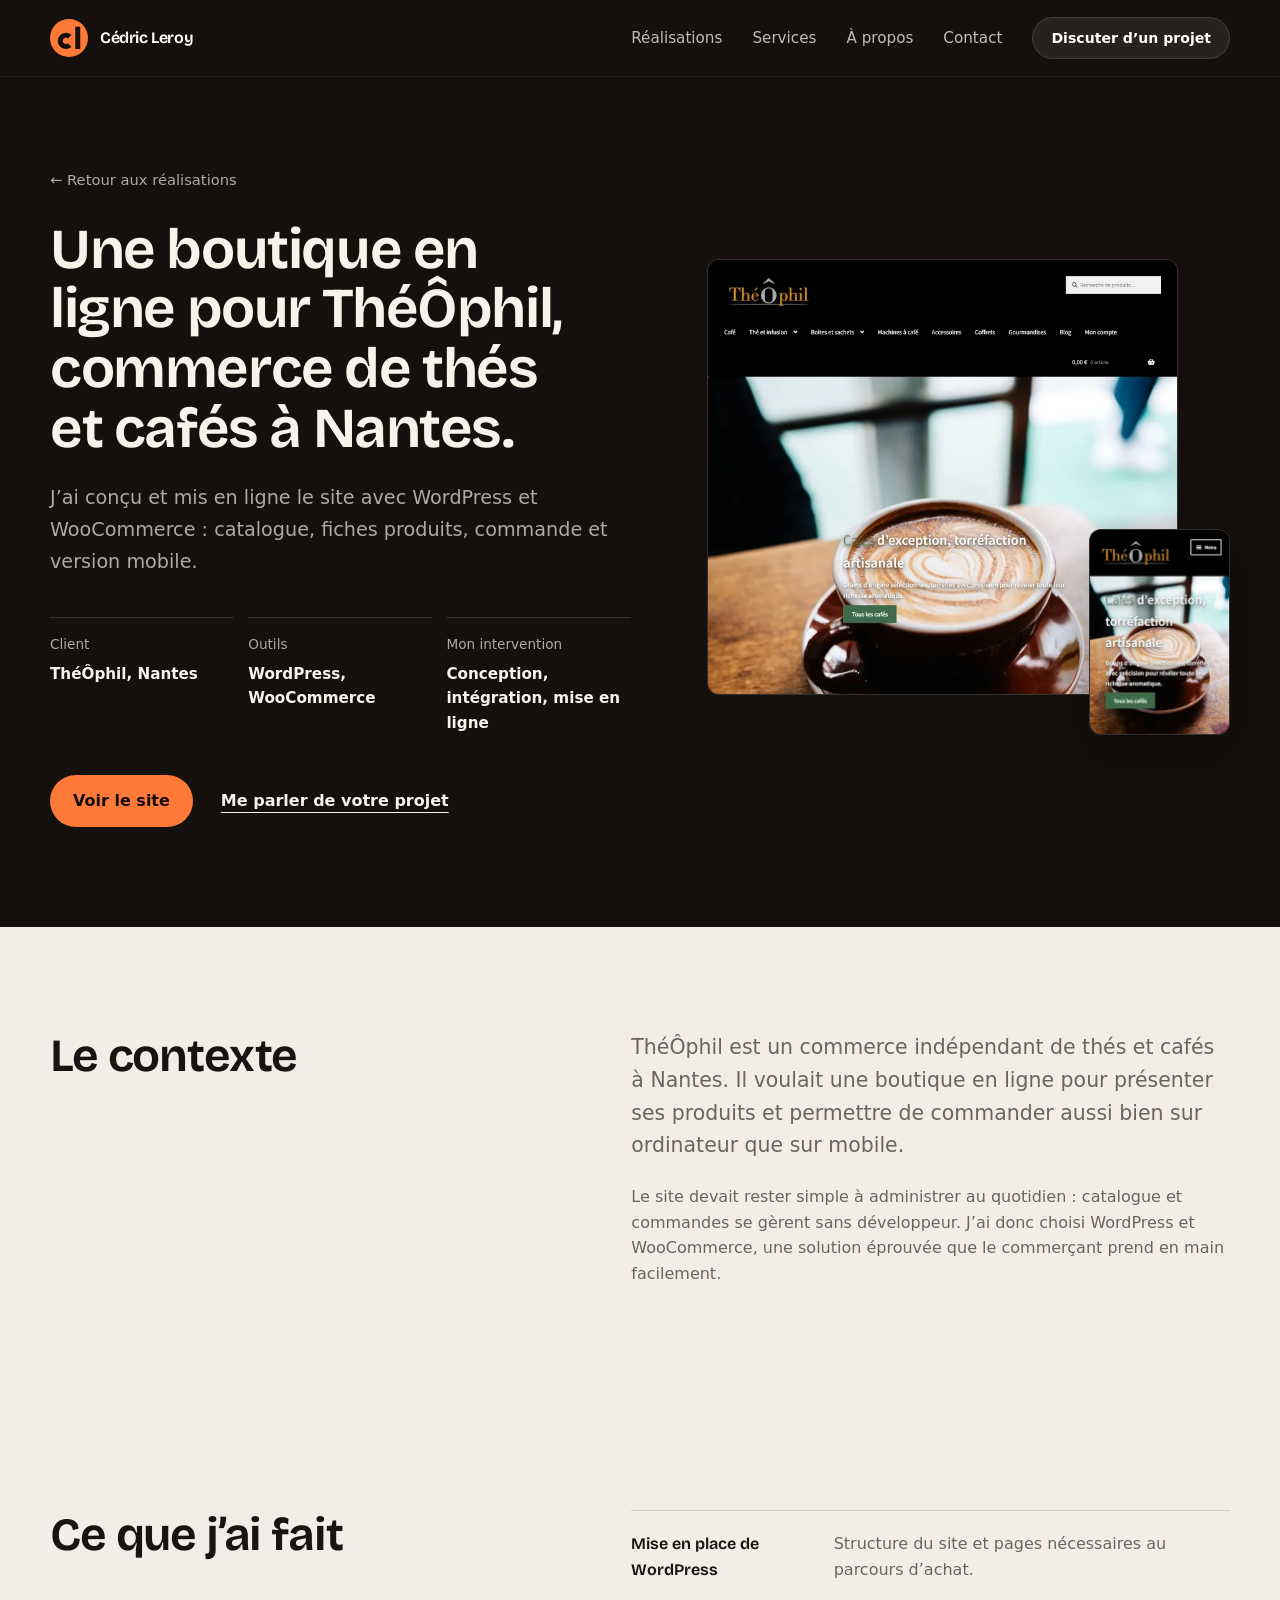
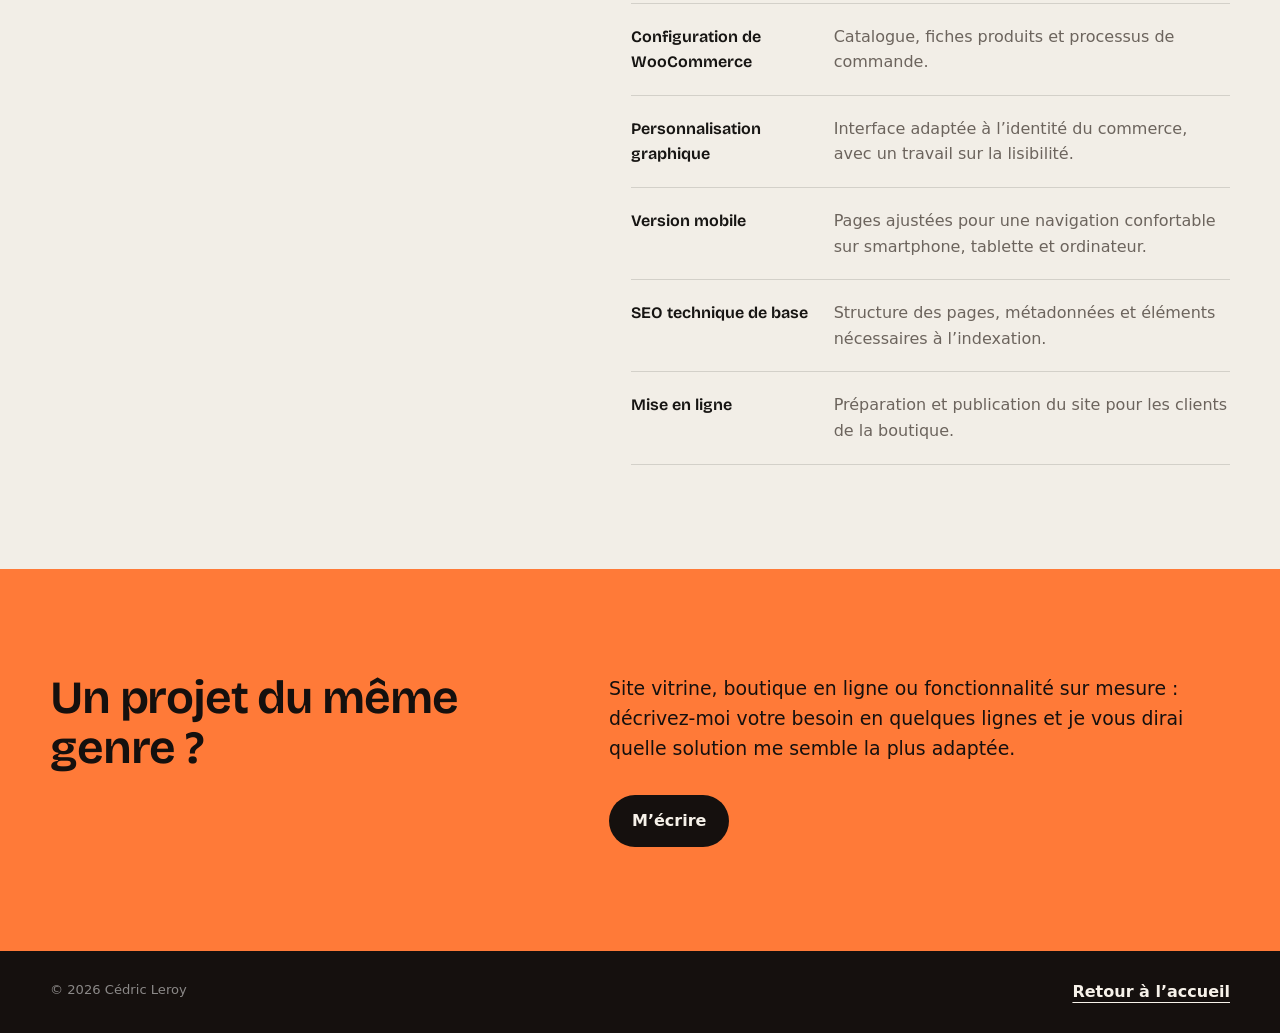
==== commit 33533bc1: "fixing the refine" ====
--- a/realisations/theophil/index.html
+++ b/realisations/theophil/index.html
@@ -6,61 +6,29 @@
   <meta name="viewport" content="width=device-width, initial-scale=1">
 
   <title>ThéÔphil — Boutique e-commerce WordPress & WooCommerce | Cédric Leroy</title>
-
-  <meta
-    name="description"
-    content="Création de la boutique e-commerce ThéÔphil à Nantes avec WordPress et WooCommerce : catalogue, fiches produits, parcours de commande, responsive, SEO et mise en ligne."
-  >
-
-  <meta name="theme-color" content="#0b0b0d">
-
-  <link
-    rel="canonical"
-    href="https://cedricleroy.fr/realisations/theophil/"
-  >
+  <meta name="description" content="Création de la boutique e-commerce ThéÔphil à Nantes avec WordPress et WooCommerce : catalogue, fiches produits, parcours de commande, responsive, SEO et mise en ligne.">
+  <meta name="theme-color" content="#15100e">
+  <link rel="canonical" href="https://cedricleroy.fr/realisations/theophil/">
 
   <meta property="og:type" content="article">
   <meta property="og:locale" content="fr_FR">
   <meta property="og:site_name" content="Cédric Leroy">
-
-  <meta
-    property="og:title"
-    content="ThéÔphil — Boutique e-commerce de thés et cafés à Nantes"
-  >
-
-  <meta
-    property="og:description"
-    content="Création d’une boutique en ligne WordPress et WooCommerce pour ThéÔphil, commerce indépendant de thés et cafés à Nantes."
-  >
-
-  <meta
-    property="og:url"
-    content="https://cedricleroy.fr/realisations/theophil/"
-  >
-
-  <meta
-    property="og:image"
-    content="https://cedricleroy.fr/images/og/theophil-case-study.webp"
-  >
-
+  <meta property="og:title" content="ThéÔphil — Boutique e-commerce de thés et cafés à Nantes">
+  <meta property="og:description" content="Création d’une boutique en ligne WordPress et WooCommerce pour ThéÔphil, commerce indépendant de thés et cafés à Nantes.">
+  <meta property="og:url" content="https://cedricleroy.fr/realisations/theophil/">
+  <meta property="og:image" content="https://cedricleroy.fr/images/og/theophil-case-study.webp">
   <meta property="og:image:width" content="1200">
   <meta property="og:image:height" content="630">
-  <meta
-    property="og:image:alt"
-    content="Projet ThéÔphil réalisé par Cédric Leroy"
-  >
-
+  <meta property="og:image:alt" content="Projet ThéÔphil réalisé par Cédric Leroy">
   <meta name="twitter:card" content="summary_large_image">
-  <meta
-    name="twitter:image"
-    content="https://cedricleroy.fr/images/og/theophil-case-study.webp"
-  >
+  <meta name="twitter:image" content="https://cedricleroy.fr/images/og/theophil-case-study.webp">
 
   <link rel="icon" href="../../images/icons/favicon.svg" type="image/svg+xml">
   <link rel="icon" href="../../images/icons/favicon-48x48.png" sizes="48x48" type="image/png">
   <link rel="icon" href="../../images/icons/favicon.ico" sizes="any">
   <link rel="apple-touch-icon" href="../../images/icons/apple-touch-icon.png">
   <link rel="manifest" href="../../images/icons/site.webmanifest">
+  <link rel="preload" href="../../fonts/bricolage-grotesque.woff2" as="font" type="font/woff2" crossorigin>
 
   <link rel="stylesheet" href="../../css/style.css">
   <script src="../../js/main.js" defer></script>
@@ -72,19 +40,8 @@
     "name": "ThéÔphil — Boutique e-commerce",
     "description": "Création d’une boutique e-commerce WordPress et WooCommerce pour ThéÔphil, commerce indépendant de thés et cafés à Nantes.",
     "url": "https://cedricleroy.fr/realisations/theophil/",
-    "creator": {
-      "@type": "Person",
-      "name": "Cédric Leroy",
-      "url": "https://cedricleroy.fr/"
-    },
-    "about": [
-      "Développement web",
-      "E-commerce",
-      "WordPress",
-      "WooCommerce",
-      "Responsive design",
-      "SEO"
-    ]
+    "creator": { "@type": "Person", "name": "Cédric Leroy", "url": "https://cedricleroy.fr/" },
+    "about": ["Développement web", "E-commerce", "WordPress", "WooCommerce", "Responsive design", "SEO"]
   }
   </script>
 </head>
@@ -95,406 +52,154 @@
 
   <header class="site-header">
     <div class="container header-inner">
-
       <a class="brand" href="../../">
-        <div class="brand-mark">
-          <span aria-hidden="true">CL</span>
-        </div>
+        <img class="brand-mark" src="/images/icons/favicon.svg" alt="" width="38" height="38">
         <span class="brand-name">Cédric Leroy</span>
       </a>
 
-      <button
-        class="menu-toggle"
-        type="button"
-        aria-expanded="false"
-        aria-controls="main-nav"
-      >
-        <span></span>
-        <span></span>
-        <span></span>
+      <button class="menu-toggle" type="button" aria-expanded="false" aria-controls="main-nav">
+        <span></span><span></span><span></span>
         <span class="sr-only">Ouvrir le menu</span>
       </button>
 
-      <nav
-        id="main-nav"
-        class="main-nav"
-        aria-label="Navigation principale"
-      >
+      <nav id="main-nav" class="main-nav" aria-label="Navigation principale">
         <a href="../../#realisations">Réalisations</a>
         <a href="../../#services">Services</a>
         <a href="../../#a-propos">À propos</a>
         <a href="../../#contact">Contact</a>
-
-        <a
-          class="button button--small button--dark"
-          href="mailto:cdrc.leroy@gmail.com?subject=Projet%20web"
-        >
-          Discuter d’un projet
-        </a>
+        <a class="button button--small button--dark" href="mailto:cdrc.leroy@gmail.com?subject=Projet%20web">Discuter d’un projet</a>
       </nav>
-
     </div>
   </header>
 
   <main id="main">
 
-    <!-- HERO -->
     <section class="case-hero">
       <div class="container case-hero-grid">
 
         <div class="case-hero-copy">
-
-          <a class="case-back" href="../../#realisations">
-            ← Retour aux réalisations
-          </a>
-
-          <p class="eyebrow">ThéÔphil · Nantes</p>
-
-          <h1>
-            Une boutique e-commerce pensée pour un commerce indépendant.
-          </h1>
+          <a class="case-back" href="../../#realisations">← Retour aux réalisations</a>
+
+          <h1>Une boutique en ligne pour ThéÔphil, commerce de thés et cafés à Nantes.</h1>
 
           <p class="case-hero-lead">
-            Création du site e-commerce de ThéÔphil, boutique de thés et cafés
-            à Nantes, avec WordPress et WooCommerce.
+            J’ai conçu et mis en ligne le site avec WordPress et WooCommerce :
+            catalogue, fiches produits, commande et version mobile.
           </p>
 
           <div class="case-meta">
             <div>
-              <span>Projet</span>
-              <strong>Site e-commerce</strong>
+              <span>Client</span>
+              <strong>ThéÔphil, Nantes</strong>
             </div>
-
             <div>
-              <span>Technologies</span>
-              <strong>WordPress · WooCommerce</strong>
+              <span>Outils</span>
+              <strong>WordPress, WooCommerce</strong>
             </div>
-
             <div>
-              <span>Intervention</span>
-              <strong>Conception · Intégration · Mise en ligne</strong>
+              <span>Mon intervention</span>
+              <strong>Conception, intégration, mise en ligne</strong>
             </div>
           </div>
 
           <div class="hero-actions">
-            <a
-              class="button button--accent"
-              href="https://www.theophil-nantes.com/"
-              target="_blank"
-              rel="noopener noreferrer"
-            >
-              Voir le site
-            </a>
-
-            <a
-              class="button button--ghost"
-              href="../../#contact"
-            >
-              Parler de votre projet
-            </a>
-          </div>
-
+            <a class="button button--accent" href="https://www.theophil-nantes.com/" target="_blank" rel="noopener noreferrer">Voir le site</a>
+            <a class="text-link text-link--light" href="../../#contact">Me parler de votre projet</a>
+          </div>
         </div>
 
         <div class="case-hero-preview">
-
           <div class="case-screen case-screen--desktop">
-            <img
-              src="../../images/projects/theophil-desktop.webp"
-              alt="Page d’accueil de la boutique e-commerce ThéÔphil sur écran large"
-              loading="eager"
-            >
-          </div>
-
+            <img src="../../images/projects/theophil-desktop.webp"
+                 alt="Page d’accueil de la boutique e-commerce ThéÔphil sur écran large"
+                 width="754" height="700">
+          </div>
           <div class="case-screen case-screen--mobile">
-            <img
-              src="../../images/projects/theophil-mobile.webp"
-              alt="Version mobile de la boutique e-commerce ThéÔphil"
-              loading="eager"
-            >
-          </div>
-
-        </div>
-
-      </div>
-    </section>
-
-
-    <!-- CONTEXTE -->
+            <img src="../../images/projects/theophil-mobile.webp"
+                 alt="Version mobile de la boutique e-commerce ThéÔphil"
+                 width="280" height="412">
+          </div>
+        </div>
+
+      </div>
+    </section>
+
     <section class="section case-section">
       <div class="container case-two-columns">
-
-        <div>
-          <p class="eyebrow">Le contexte</p>
-          <h2>
-            Faire entrer une boutique physique dans la vente en ligne.
-          </h2>
-        </div>
+        <h2>Le contexte</h2>
 
         <div class="case-copy">
           <p class="case-lead">
-            ThéÔphil est un commerce indépendant spécialisé dans les thés
-            et cafés à Nantes.
-          </p>
-
+            ThéÔphil est un commerce indépendant de thés et cafés à Nantes.
+            Il voulait une boutique en ligne pour présenter ses produits et
+            permettre de commander aussi bien sur ordinateur que sur mobile.
+          </p>
           <p>
-            L’objectif était de disposer d’une boutique en ligne permettant
-            de présenter clairement les produits du magasin et de proposer
-            un parcours d’achat simple, aussi bien sur ordinateur que sur
-            mobile.
-          </p>
-
-          <p>
-            Le site devait également rester suffisamment simple à administrer
-            pour permettre la gestion quotidienne du catalogue et des commandes.
-          </p>
-        </div>
-
-      </div>
-    </section>
-
-
-    <!-- BESOIN -->
-    <section class="section section--approach">
+            Le site devait rester simple à administrer au quotidien : catalogue
+            et commandes se gèrent sans développeur. J’ai donc choisi WordPress
+            et WooCommerce, une solution éprouvée que le commerçant prend en
+            main facilement.
+          </p>
+        </div>
+      </div>
+    </section>
+
+    <section class="section case-section case-section--work">
       <div class="container case-two-columns">
-
-        <div>
-          <p class="eyebrow eyebrow--light">Le besoin</p>
-          <h2>
-            Une boutique claire, fonctionnelle et simple à gérer.
-          </h2>
-        </div>
-
-        <div class="case-copy case-copy--light">
-
-          <p class="case-lead">
-            L’objectif n’était pas de multiplier les fonctionnalités,
-            mais de construire une base solide pour vendre en ligne.
-          </p>
-
-          <div class="case-points">
-
-            <article>
-              <span>01</span>
-              <div>
-                <h3>Présenter le catalogue</h3>
-                <p>
-                  Organiser les produits et proposer des fiches claires
-                  avec les informations nécessaires à l’achat.
-                </p>
-              </div>
-            </article>
-
-            <article>
-              <span>02</span>
-              <div>
-                <h3>Faciliter la commande</h3>
-                <p>
-                  Construire un parcours d’achat compréhensible,
-                  de la sélection du produit jusqu’à la validation.
-                </p>
-              </div>
-            </article>
-
-            <article>
-              <span>03</span>
-              <div>
-                <h3>Penser mobile</h3>
-                <p>
-                  Adapter l’ensemble de l’expérience aux smartphones,
-                  aujourd’hui incontournables dans un parcours e-commerce.
-                </p>
-              </div>
-            </article>
-
-          </div>
-        </div>
-
-      </div>
-    </section>
-
-
-    <!-- REALISATION -->
-    <section class="section case-section">
-      <div class="container">
-
-        <div class="section-heading section-heading--wide">
-          <div>
-            <p class="eyebrow">La réalisation</p>
-            <h2>Du catalogue jusqu’à la mise en ligne.</h2>
-          </div>
-
-          <p>
-            Le projet a été construit avec WordPress et WooCommerce afin
-            d’utiliser une solution éprouvée et facile à prendre en main.
-          </p>
-        </div>
-
-        <div class="case-work-grid">
-
-          <article class="case-work-card">
-            <span>01</span>
-            <h3>Intégration WordPress</h3>
-            <p>
-              Mise en place du site, de sa structure et des différentes
-              pages nécessaires au parcours utilisateur.
-            </p>
-          </article>
-
-          <article class="case-work-card">
-            <span>02</span>
-            <h3>WooCommerce</h3>
-            <p>
-              Configuration de la boutique, du catalogue, des fiches
-              produits et du processus de commande.
-            </p>
-          </article>
-
-          <article class="case-work-card">
-            <span>03</span>
-            <h3>Personnalisation graphique</h3>
-            <p>
-              Adaptation de l’interface à l’identité du commerce et
-              travail sur la lisibilité des pages.
-            </p>
-          </article>
-
-          <article class="case-work-card">
-            <span>04</span>
-            <h3>Responsive</h3>
-            <p>
-              Ajustement des différentes pages pour garantir une navigation
-              confortable sur ordinateur, tablette et mobile.
-            </p>
-          </article>
-
-          <article class="case-work-card">
-            <span>05</span>
-            <h3>SEO technique de base</h3>
-            <p>
-              Travail sur la structure des pages, les métadonnées et
-              les éléments nécessaires à l’indexation.
-            </p>
-          </article>
-
-          <article class="case-work-card">
-            <span>06</span>
-            <h3>Mise en ligne</h3>
-            <p>
-              Préparation et publication du site pour le rendre accessible
-              aux clients de la boutique.
-            </p>
-          </article>
-
-        </div>
-
-      </div>
-    </section>
-
-
-    <!-- VISUELS -->
-    <section class="section case-gallery-section">
-      <div class="container">
-
-        <div class="section-heading">
-          <p class="eyebrow">Aperçu</p>
-          <h2>Une expérience pensée pour tous les écrans.</h2>
-        </div>
-
-        <div class="case-gallery">
-
-          <figure class="case-gallery-desktop">
-            <img
-              src="../../images/projects/theophil-desktop.webp"
-              alt="Aperçu du site ThéÔphil sur ordinateur"
-              loading="lazy"
-            >
-          </figure>
-
-          <figure class="case-gallery-mobile">
-            <img
-              src="../../images/projects/theophil-mobile.webp"
-              alt="Aperçu du site ThéÔphil sur smartphone"
-              loading="lazy"
-            >
-          </figure>
-
-        </div>
-
-      </div>
-    </section>
-
-
-    <!-- STACK -->
-    <section class="section case-stack-section">
-      <div class="container case-two-columns">
-
-        <div>
-          <p class="eyebrow">Technologies</p>
-          <h2>Une stack adaptée au besoin.</h2>
-        </div>
-
-        <div>
-          <p class="case-lead">
-            Le choix de WordPress et WooCommerce permet de proposer
-            une solution e-commerce complète sans imposer au commerçant
-            un outil inutilement complexe.
-          </p>
-
-          <div class="stack">
-            <span>WordPress</span>
-            <span>WooCommerce</span>
-            <span>HTML/CSS</span>
-            <span>Responsive</span>
-            <span>SEO</span>
-          </div>
-        </div>
-
-      </div>
-    </section>
-
-
-    <!-- CTA -->
+        <h2>Ce que j’ai fait</h2>
+
+        <dl class="case-list">
+          <div>
+            <dt>Mise en place de WordPress</dt>
+            <dd>Structure du site et pages nécessaires au parcours d’achat.</dd>
+          </div>
+          <div>
+            <dt>Configuration de WooCommerce</dt>
+            <dd>Catalogue, fiches produits et processus de commande.</dd>
+          </div>
+          <div>
+            <dt>Personnalisation graphique</dt>
+            <dd>Interface adaptée à l’identité du commerce, avec un travail sur la lisibilité.</dd>
+          </div>
+          <div>
+            <dt>Version mobile</dt>
+            <dd>Pages ajustées pour une navigation confortable sur smartphone, tablette et ordinateur.</dd>
+          </div>
+          <div>
+            <dt>SEO technique de base</dt>
+            <dd>Structure des pages, métadonnées et éléments nécessaires à l’indexation.</dd>
+          </div>
+          <div>
+            <dt>Mise en ligne</dt>
+            <dd>Préparation et publication du site pour les clients de la boutique.</dd>
+          </div>
+        </dl>
+      </div>
+    </section>
+
     <section class="section section--contact">
       <div class="container contact-grid">
-
-        <div>
-          <p class="eyebrow eyebrow--light">Votre projet</p>
-          <h2>Vous avez besoin d’un site similaire&nbsp;?</h2>
-        </div>
+        <h2>Un projet du même genre&nbsp;?</h2>
 
         <div class="contact-content">
-
           <p>
             Site vitrine, boutique en ligne ou fonctionnalité sur mesure :
-            expliquez-moi votre besoin en quelques lignes et je vous dirai
-            simplement quelle solution me semble la plus adaptée.
-          </p>
-
-          <a
-            class="button button--light"
-            href="mailto:cdrc.leroy@gmail.com?subject=Projet%20web"
-          >
-            M’écrire
-          </a>
-
-        </div>
-
+            décrivez-moi votre besoin en quelques lignes et je vous dirai
+            quelle solution me semble la plus adaptée.
+          </p>
+          <a class="button button--light" href="mailto:cdrc.leroy@gmail.com?subject=Projet%20web">M’écrire</a>
+        </div>
       </div>
     </section>
 
   </main>
-
 
   <footer class="site-footer">
     <div class="container footer-inner">
       <p>© <span id="year"></span> Cédric Leroy</p>
-
-      <a class="text-link" href="../../">
-        Retour à l’accueil
-      </a>
+      <a class="text-link" href="../../">Retour à l’accueil</a>
     </div>
   </footer>
 
 </body>
-</html>+</html>
--- a/css/style.css
+++ b/css/style.css
@@ -1,47 +1,52 @@
 /* =========================================
-   Cedric Leroy — V2 visual direction
-   warm / minimal / geometric / post-digital
+   Cédric Leroy — style.css
+   Noir chaud, capsules colorées, Bricolage Grotesque
 ========================================= */
 
+/* Police hébergée en local (pas de Google Fonts : RGPD + perf) */
+@font-face {
+  font-family: "Bricolage Grotesque";
+  src: url("../fonts/bricolage-grotesque.woff2") format("woff2");
+  font-weight: 200 800;
+  font-display: swap;
+}
+
 :root {
-  /* Light surfaces */
+  /* Surfaces claires */
   --bg: #f2eee7;
   --surface: #fbf8f3;
-  --surface-soft: #e9e2d9;
-
-  /* Text on light backgrounds */
+
+  /* Texte sur fond clair */
   --text: #171513;
   --muted: #6c645d;
   --border: rgba(23, 21, 19, 0.14);
 
-  /* Dark surfaces */
-  --dark: #0b0b0d;
-  --dark-soft: #131316;
-  --dark-2: #1a1718;
-
-  /* Text on dark backgrounds */
+  /* Surfaces sombres */
+  --dark: #15100e;
+
+  /* Texte sur fond sombre */
   --light-on-dark: #f7f2ea;
   --muted-light: rgba(247, 242, 234, 0.68);
   --title-on-dark: #f5d27e;
 
-  /* Warm palette */
+  /* Palette chaude */
   --cream: #f5d27e;
   --peach: #ffb15e;
   --orange: #ff7a38;
-  --hot-orange: #ff4b21;
-  --red: #ee1230;
-  --wine: #8e1139;
-
-  /* Functional colors */
-  --accent: var(--hot-orange);
+
+  /* Fonctionnel */
+  --accent: #ff4b21;
   --accent-dark: #b93618;
-  --line: var(--border);
-
-  /* Layout */
+
+  /* Typo */
+  --font-display: "Bricolage Grotesque", "Avenir Next", "Segoe UI", system-ui, sans-serif;
+
+  /* Mise en page */
   --container: 1180px;
-  --radius: 24px;
-  --shadow: 0 28px 80px rgba(27, 18, 11, 0.12);
-}
+  --radius: 12px;
+}
+
+/* ---------- Base ---------- */
 
 *,
 *::before,
@@ -56,8 +61,7 @@
 
 body {
   margin: 0;
-  font-family: Inter, ui-sans-serif, system-ui, -apple-system, BlinkMacSystemFont,
-    "Segoe UI", sans-serif;
+  font-family: system-ui, -apple-system, "Segoe UI", Roboto, sans-serif;
   color: var(--text);
   background: var(--bg);
   line-height: 1.6;
@@ -86,15 +90,17 @@
   outline-offset: 4px;
 }
 
+.site-header a:focus-visible,
+.site-header button:focus-visible,
 .hero a:focus-visible,
-.hero button:focus-visible,
+.case-hero a:focus-visible,
 .section--approach a:focus-visible,
-.section--approach button:focus-visible,
-.section--contact a:focus-visible,
-.section--contact button:focus-visible,
-.site-header a:focus-visible,
-.site-header button:focus-visible {
+.site-footer a:focus-visible {
   outline-color: var(--cream);
+}
+
+.section--contact a:focus-visible {
+  outline-color: var(--dark);
 }
 
 h1,
@@ -107,22 +113,24 @@
 h1,
 h2,
 h3 {
-  line-height: 1.06;
-  letter-spacing: -0.04em;
+  font-family: var(--font-display);
+  font-weight: 650;
+  line-height: 1.1;
+  letter-spacing: -0.025em;
 }
 
 h1 {
-  max-width: 860px;
-  margin-bottom: 30px;
-  font-size: clamp(3.45rem, 7vw, 6.9rem);
-  font-weight: 720;
+  max-width: 15em;
+  margin-bottom: 26px;
+  font-size: clamp(2.5rem, 5vw, 4.5rem);
+  line-height: 1.05;
+  text-wrap: balance;
 }
 
 h2 {
   max-width: 760px;
   margin-bottom: 0;
-  font-size: clamp(2.5rem, 4.6vw, 4.65rem);
-  font-weight: 680;
+  font-size: clamp(2rem, 3.6vw, 3.4rem);
 }
 
 h3 {
@@ -140,26 +148,18 @@
 
 .section {
   position: relative;
-  padding: 120px 0;
+  padding: 104px 0;
 }
 
 .eyebrow {
   margin-bottom: 18px;
-  font-family: ui-monospace, SFMono-Regular, Menlo, Monaco, Consolas, monospace;
-  font-size: 0.77rem;
-  font-weight: 800;
-  text-transform: uppercase;
-  letter-spacing: 0.13em;
-  color: var(--accent);
-}
-
-.section--project .eyebrow,
-.section--light .eyebrow {
-  color: var(--accent-dark);
+  font-size: 0.95rem;
+  font-weight: 600;
+  color: var(--muted);
 }
 
 .eyebrow--light {
-  color: #ffc6ad;
+  color: var(--muted-light);
 }
 
 .sr-only {
@@ -189,21 +189,19 @@
   transform: translateY(0);
 }
 
-/* Header */
+/* ---------- Header ---------- */
 
 .site-header {
   position: sticky;
   top: 0;
   z-index: 100;
-  border-bottom: 1px solid rgba(255,255,255,0.05);
-  background: rgba(11, 11, 13, 0.78);
-  backdrop-filter: blur(16px);
-  transition: background 180ms ease, border-color 180ms ease;
+  border-bottom: 1px solid rgba(255, 255, 255, 0.05);
+  background: var(--dark);
+  transition: border-color 180ms ease;
 }
 
 .site-header.is-scrolled {
-  background: rgba(11, 11, 13, 0.93);
-  border-color: rgba(255,255,255,0.08);
+  border-color: rgba(255, 255, 255, 0.1);
 }
 
 .header-inner {
@@ -219,32 +217,19 @@
   align-items: center;
   gap: 12px;
   text-decoration: none;
-  font-weight: 750;
   color: white;
 }
 
 .brand-mark {
-  display: grid;
-  place-items: center;
+  flex-shrink: 0;
   width: 38px;
   height: 38px;
-  border-radius: 50%;
-  background: var(--orange);
-  border: 1px solid rgba(255, 255, 255, 0.14);
-  flex-shrink: 0;
-}
-
-.brand-mark span {
-  font-family: "Yellowtail", cursive;
-  font-size: 1.45rem;
-  font-weight: 400;
-  line-height: 1;
-  letter-spacing: 0;
-  color: #140d0b;
-  transform: translateY(1px);
 }
 
 .brand-name {
+  font-family: var(--font-display);
+  font-weight: 650;
+  letter-spacing: -0.025em;
   white-space: nowrap;
 }
 
@@ -257,7 +242,7 @@
 .main-nav > a:not(.button) {
   font-size: 0.95rem;
   text-decoration: none;
-  color: rgba(255,255,255,0.72);
+  color: rgba(255, 255, 255, 0.72);
 }
 
 .main-nav > a:not(.button):hover {
@@ -280,7 +265,7 @@
   background: white;
 }
 
-/* Buttons */
+/* ---------- Boutons et liens ---------- */
 
 .button {
   display: inline-flex;
@@ -292,15 +277,7 @@
   border-radius: 999px;
   font-weight: 760;
   text-decoration: none;
-  transition:
-    transform 160ms ease,
-    background 160ms ease,
-    color 160ms ease,
-    border-color 160ms ease;
-}
-
-.button:hover {
-  transform: translateY(-2px);
+  transition: background 160ms ease, color 160ms ease, border-color 160ms ease;
 }
 
 .button--small {
@@ -318,30 +295,19 @@
   background: var(--peach);
 }
 
-.button--ghost {
-  border-color: rgba(255,255,255,0.20);
-  background: rgba(255,255,255,0.04);
-  color: white;
-}
-
-.button--ghost:hover {
-  border-color: rgba(255,255,255,0.32);
-  background: rgba(255,255,255,0.07);
-}
-
 .button--dark {
-  border: 1px solid rgba(255,255,255,0.12);
-  background: rgba(255,255,255,0.08);
+  border-color: rgba(255, 255, 255, 0.12);
+  background: rgba(255, 255, 255, 0.08);
   color: white !important;
 }
 
 .button--dark:hover {
-  background: rgba(255,255,255,0.14);
+  background: rgba(255, 255, 255, 0.14);
 }
 
 .button--light {
-  background: var(--light-on-dark);
-  color: var(--dark);
+  background: var(--dark);
+  color: var(--light-on-dark);
 }
 
 .text-link {
@@ -354,6 +320,17 @@
   text-decoration-thickness: 1px;
 }
 
+.text-link--light {
+  color: var(--light-on-dark);
+  font-weight: 600;
+  text-decoration: underline;
+  text-underline-offset: 6px;
+}
+
+.text-link--light:hover {
+  color: var(--cream);
+}
+
 .project-links {
   display: flex;
   flex-wrap: wrap;
@@ -370,143 +347,91 @@
   color: var(--text);
 }
 
-/* Hero */
+.tags,
+.stack {
+  display: flex;
+  flex-wrap: wrap;
+  gap: 8px;
+}
+
+.tags {
+  margin-bottom: 30px;
+}
+
+.tags span,
+.stack span {
+  padding: 8px 11px;
+  border: 1px solid var(--border);
+  border-radius: 999px;
+  font-size: 0.73rem;
+  background: rgba(255, 255, 255, 0.46);
+}
+
+/* ---------- Hero ---------- */
 
 .hero {
   position: relative;
   overflow: hidden;
-  padding: 118px 0 132px;
+  padding: 96px 0 0;
   background: var(--dark);
   color: white;
 }
 
-.hero::before {
-  content: "";
-  position: absolute;
-  inset: 0;
-  pointer-events: none;
-  background:
-    linear-gradient(rgba(255,255,255,0.018) 1px, transparent 1px),
-    linear-gradient(90deg, rgba(255,255,255,0.018) 1px, transparent 1px);
-  background-size: 32px 32px;
-  mask-image: linear-gradient(to bottom, rgba(0,0,0,.55), transparent 85%);
-}
-
 .hero-grid {
-  position: relative;
-  z-index: 1;
-  display: grid;
-  grid-template-columns: minmax(0, 1.15fr) minmax(360px, 0.85fr);
-  align-items: center;
-  gap: 72px;
+  display: grid;
+  grid-template-columns: minmax(0, 1.25fr) minmax(260px, 0.75fr);
+  align-items: end;
+  gap: 56px;
+}
+
+.hero-copy {
+  align-self: center;
+  padding-bottom: 104px;
 }
 
 .hero h1 {
-  color: var(--title-on-dark);
+  color: var(--light-on-dark);
 }
 
 .hero-lead {
-  max-width: 690px;
-  margin-bottom: 34px;
-  color: rgba(255,255,255,0.72);
-  font-size: clamp(1.14rem, 2vw, 1.48rem);
+  max-width: 34rem;
+  margin-bottom: 32px;
+  color: rgba(255, 255, 255, 0.72);
+  font-size: 1.15rem;
 }
 
 .hero-actions {
   display: flex;
   flex-wrap: wrap;
-  gap: 12px;
-}
-
-.hero-meta {
-  margin: 22px 0 0;
-  color: rgba(255,255,255,0.48);
-  font-size: 0.9rem;
-}
-
+  align-items: center;
+  gap: 28px;
+}
+
+/* Capsules : hauteurs inégales, posées sur le bord bas du hero */
 .hero-visual {
-  position: relative;
-  min-height: 520px;
-  display: grid;
-  place-items: center;
-}
-
-.capsule-art {
-  position: relative;
-  width: min(100%, 540px);
-  height: 370px;
   display: flex;
-  align-items: center;
-  justify-content: center;
-  isolation: isolate;
+  align-items: flex-end;
+  height: clamp(300px, 40vw, 500px);
 }
 
 .capsule {
-  width: 118px;
-  height: 330px;
-  margin-left: -28px;
-  border-radius: 999px;
-
-}
-
-.capsule:first-child {
-  margin-left: 0;
-}
-
-.capsule--1 { background: #f2cf79; }
-.capsule--2 { background: #f5ad5a; }
-.capsule--3 { background: #f98a48; }
-.capsule--4 { background: #fb6433; }
-.capsule--5 { background: #f83d27; }
-.capsule--6 { background: #ed1830; }
-.capsule--7 { background: #92143b; }
-
-.hero-orbit {
-  position: absolute;
-  border: 1px solid rgba(255,255,255,0.08);
-  border-radius: 50%;
-}
-
-.hero-orbit--one {
-  width: 470px;
-  height: 470px;
-}
-
-.hero-orbit--two {
-  width: 600px;
-  height: 600px;
-  border-color: rgba(255, 88, 48, 0.07);
-}
-
-.floating-note {
-  position: absolute;
-  right: 2px;
-  bottom: 28px;
-  display: flex;
-  align-items: center;
-  gap: 9px;
-  padding: 12px 15px;
-  border: 1px solid rgba(255,255,255,0.10);
-  border-radius: 999px;
-  font-size: 0.82rem;
-  font-weight: 750;
-  backdrop-filter: blur(12px);
-}
-
-.floating-note--dark {
-  background: rgba(19,19,22,0.76);
-  color: rgba(255,255,255,0.78);
-  box-shadow: 0 14px 35px rgba(0,0,0,0.20);
-}
-
-.status-dot {
-  width: 8px;
-  height: 8px;
-  border-radius: 50%;
-  background: var(--cream);
-}
-
-/* Shared sections */
+  flex: none;
+  width: clamp(40px, 5.4vw, 76px);
+  margin-left: -16px;
+  border-radius: 999px 999px 0 0;
+}
+
+.capsule:first-child { margin-left: 0; }
+
+.capsule--1 { height: 58%; background: #f2cf79; }
+.capsule--2 { height: 82%; background: #f5ad5a; }
+.capsule--3 { height: 68%; background: #f98a48; }
+.capsule--4 { height: 100%; background: #fb6433; }
+.capsule--5 { height: 76%; background: #f83d27; }
+.capsule--6 { height: 90%; background: #ed1830; }
+.capsule--7 { height: 54%; background: #92143b; }
+
+/* ---------- Sections communes ---------- */
 
 .section-heading {
   margin-bottom: 52px;
@@ -524,7 +449,7 @@
   margin-bottom: 8px;
 }
 
-/* Project */
+/* ---------- Projet (home) ---------- */
 
 .section--project {
   background: var(--surface);
@@ -538,7 +463,6 @@
   border: 1px solid var(--border);
   border-radius: var(--radius);
   background: var(--bg);
-  box-shadow: 0 22px 60px rgba(31, 22, 15, 0.07);
 }
 
 .project-preview {
@@ -546,13 +470,13 @@
   min-height: 620px;
   overflow: hidden;
   padding: 34px;
-  background: #171513;
+  background: var(--dark);
 }
 
 .project-shot {
   overflow: hidden;
   border: 1px solid rgba(255, 255, 255, 0.12);
-  background: #0b0b0d;
+  background: var(--dark);
 }
 
 .project-shot img {
@@ -560,16 +484,14 @@
   width: 100%;
   height: 100%;
   object-fit: cover;
+  object-position: top left;
 }
 
 .project-shot--desktop {
   position: absolute;
-  inset: 34px 34px 76px 34px;
+  inset: 34px 34px auto;
+  aspect-ratio: 754 / 700;
   border-radius: 18px;
-}
-
-.project-shot--desktop img {
-  object-position: top center;
 }
 
 .project-shot--mobile {
@@ -582,19 +504,6 @@
   box-shadow: 0 18px 45px rgba(0, 0, 0, 0.28);
 }
 
-.project-shot--mobile img {
-  object-position: top center;
-}
-
-.project-kicker {
-  margin-bottom: 8px !important;
-  color: #ffd5bf !important;
-  font-family: ui-monospace, monospace;
-  font-size: 0.78rem;
-  text-transform: uppercase;
-  letter-spacing: 0.12em;
-}
-
 .project-content {
   display: flex;
   flex-direction: column;
@@ -631,58 +540,7 @@
   font-size: 0.92rem;
 }
 
-.tags,
-.stack {
-  display: flex;
-  flex-wrap: wrap;
-  gap: 8px;
-}
-
-.tags {
-  margin-bottom: 30px;
-}
-
-.tags span,
-.stack span {
-  padding: 8px 11px;
-  border: 1px solid var(--border);
-  border-radius: 999px;
-  font-family: ui-monospace, monospace;
-  font-size: 0.73rem;
-  background: rgba(255,255,255,0.46);
-}
-
-/* decorative bridge */
-
-.capsule-divider {
-  display: flex;
-  justify-content: center;
-  align-items: stretch;
-  gap: 0;
-  height: 46px;
-  overflow: hidden;
-  background: var(--surface);
-}
-
-.capsule-divider span {
-  width: 68px;
-  border-radius: 999px 999px 0 0;
-  margin-left: -10px;
-}
-.capsule-divider span:first-child { margin-left: 0; }
-.capsule-divider span:nth-child(1) { background: var(--cream); }
-.capsule-divider span:nth-child(2) { background: var(--peach); }
-.capsule-divider span:nth-child(3) { background: var(--orange); }
-.capsule-divider span:nth-child(4) { background: var(--red); }
-.capsule-divider span:nth-child(5) { background: var(--wine); }
-
-/* Services */
-
-#services {
-  background:
-    radial-gradient(circle at 12% 8%, rgba(245,210,126,.18), transparent 19%),
-    var(--bg);
-}
+/* ---------- Services ---------- */
 
 .services-grid {
   display: grid;
@@ -691,24 +549,12 @@
 }
 
 .service-card {
-  position: relative;
   min-height: 310px;
   padding: 38px;
-  overflow: hidden;
   border: 1px solid var(--border);
-  border-radius: 20px;
-  background: rgba(251, 248, 243, 0.72);
-  transition: transform 180ms ease, border-color 180ms ease, background 180ms ease;
-}
-
-.service-card:hover {
-  transform: translateY(-4px);
-  border-color: rgba(255, 75, 33, 0.20);
-  background: rgba(251, 248, 243, 0.86);
-}
-
-
-
+  border-radius: var(--radius);
+  background: var(--surface);
+}
 
 .service-card h3 {
   margin: 38px 0 14px;
@@ -717,7 +563,6 @@
 
 .service-number,
 .service-detail {
-  font-family: ui-monospace, monospace;
   font-size: 0.76rem;
 }
 
@@ -731,28 +576,11 @@
   color: var(--muted);
 }
 
-/* Approach */
+/* ---------- Approche ---------- */
 
 .section--approach {
-  overflow: hidden;
-  background:
-    radial-gradient(circle at 88% 22%, rgba(255, 78, 35, .14), transparent 28%),
-    linear-gradient(180deg, #0c0c0e, #101013);
+  background: var(--dark);
   color: var(--light-on-dark);
-}
-
-.section--approach::before {
-  content: "";
-  position: absolute;
-  width: 520px;
-  height: 520px;
-  left: -220px;
-  bottom: -270px;
-  border: 1px solid rgba(255,255,255,0.08);
-  border-radius: 50%;
-  box-shadow:
-    0 0 0 48px rgba(255,255,255,0.015),
-    0 0 0 96px rgba(255,255,255,0.01);
 }
 
 .section--approach h2 {
@@ -764,8 +592,6 @@
 }
 
 .approach-grid {
-  position: relative;
-  z-index: 1;
   display: grid;
   grid-template-columns: 0.8fr 1.2fr;
   gap: 90px;
@@ -774,7 +600,7 @@
 .approach-lead {
   margin-bottom: 46px;
   font-size: clamp(1.25rem, 2vw, 1.6rem);
-  color: rgba(247,244,239,0.78);
+  color: rgba(247, 244, 239, 0.78);
 }
 
 .approach-points {
@@ -785,7 +611,7 @@
 
 .approach-points article {
   padding-top: 22px;
-  border-top: 1px solid rgba(255,255,255,0.18);
+  border-top: 1px solid rgba(255, 255, 255, 0.18);
 }
 
 .approach-points h3 {
@@ -794,17 +620,11 @@
 }
 
 .approach-points p {
-  color: rgba(247,244,239,0.60);
+  color: rgba(247, 244, 239, 0.6);
   font-size: 0.94rem;
 }
 
-/* About */
-
-#a-propos {
-  background:
-    linear-gradient(135deg, rgba(255,255,255,0.08), transparent 40%),
-    var(--bg);
-}
+/* ---------- À propos ---------- */
 
 .about-grid,
 .contact-grid {
@@ -844,11 +664,7 @@
   font-size: 0.9rem;
   font-weight: 720;
   text-decoration: none;
-  transition:
-    color 160ms ease,
-    border-color 160ms ease,
-    background 160ms ease,
-    transform 160ms ease;
+  transition: color 160ms ease, border-color 160ms ease, background 160ms ease;
 }
 
 .icon-link svg {
@@ -862,7 +678,8 @@
   stroke-linejoin: round;
 }
 
-.icon-link:first-child svg {
+/* L'icône GitHub est pleine, LinkedIn est au trait */
+.about-links .icon-link:first-child svg {
   fill: currentColor;
   stroke: none;
 }
@@ -870,65 +687,25 @@
 .icon-link:hover {
   color: var(--accent);
   border-color: rgba(255, 75, 33, 0.34);
-  background: rgba(255,255,255,0.42);
-  transform: translateY(-1px);
-}
-
-.icon-link--light {
-  color: white;
-  border-color: rgba(255,255,255,0.28);
-  background: rgba(255,255,255,0.06);
-}
-
-.icon-link--light:hover {
-  color: white;
-  border-color: rgba(255,255,255,0.55);
-  background: rgba(255,255,255,0.12);
-}
-
-.icon-link--light svg {
-  fill: none !important;
-  stroke: currentColor !important;
-}
-
-.contact-location {
-  display: inline-flex;
-  align-items: center;
-  min-height: 42px;
-  color: rgba(255,255,255,0.72);
-}
-
-/* Contact */
+  background: rgba(255, 255, 255, 0.42);
+}
+
+/* ---------- Contact : aplat orange, texte sombre ---------- */
 
 .section--contact {
-  overflow: hidden;
-  background:
-    radial-gradient(circle at 82% 25%, rgba(255, 207, 119, .24), transparent 28%),
-    linear-gradient(110deg, #f08b43 0%, #ff5f2d 44%, #ed1631 72%, #93123a 100%);
-  color: white;
-}
-
-.section--contact::before {
-  content: "";
-  position: absolute;
-  inset: 0;
-  pointer-events: none;
-  background: linear-gradient(90deg, rgba(0,0,0,0.10), transparent 45%);
-}
-
-.section--contact h2 {
-  color: white;
-}
-
-.contact-grid {
-  position: relative;
-  z-index: 1;
+  background: var(--orange);
+  color: var(--dark);
+}
+
+.section--contact h2,
+.section--contact .eyebrow--light {
+  color: var(--dark);
 }
 
 .contact-content > p {
   max-width: 680px;
   margin-bottom: 32px;
-  color: rgba(255,255,255,0.86);
+  color: var(--dark);
   font-size: 1.18rem;
 }
 
@@ -938,19 +715,41 @@
   align-items: center;
   gap: 12px;
   margin-top: 38px;
-  color: rgba(255,255,255,0.78);
   font-size: 0.9rem;
 }
 
-.contact-meta a {
-  color: white;
-}
-
-/* Footer */
+.contact-meta a,
+.contact-location {
+  color: var(--dark);
+}
+
+.contact-location {
+  display: inline-flex;
+  align-items: center;
+  min-height: 42px;
+}
+
+.icon-link--light {
+  color: var(--dark);
+  border-color: rgba(21, 16, 14, 0.4);
+  background: transparent;
+}
+
+.icon-link--light:hover {
+  color: var(--dark);
+  border-color: var(--dark);
+  background: rgba(21, 16, 14, 0.08);
+}
+
+/* ---------- Footer ---------- */
 
 .site-footer {
   padding: 28px 0;
   background: var(--dark);
+}
+
+.site-footer .text-link {
+  color: var(--light-on-dark);
 }
 
 .footer-inner {
@@ -961,23 +760,182 @@
 
 .footer-inner p {
   margin: 0;
-  color: rgba(255,255,255,0.50);
+  color: rgba(255, 255, 255, 0.5);
   font-size: 0.82rem;
 }
 
-/* Responsive */
+/* ---------- Page projet ---------- */
+
+.case-hero {
+  padding: 90px 0 100px;
+  background: var(--dark);
+  color: var(--light-on-dark);
+  overflow: hidden;
+}
+
+.case-hero-grid {
+  display: grid;
+  grid-template-columns: minmax(0, 1fr) minmax(420px, 0.9fr);
+  gap: clamp(48px, 6vw, 80px);
+  align-items: center;
+}
+
+.case-back {
+  display: inline-flex;
+  margin-bottom: 28px;
+  color: var(--muted-light);
+  font-size: 0.92rem;
+  text-decoration: none;
+  transition: color 0.2s ease;
+}
+
+.case-back:hover {
+  color: var(--cream);
+}
+
+.case-hero h1 {
+  margin-bottom: 24px;
+  color: var(--light-on-dark);
+  font-size: clamp(2.3rem, 4.4vw, 3.9rem);
+  line-height: 1.06;
+}
+
+.case-hero-lead {
+  max-width: 700px;
+  color: var(--muted-light);
+  font-size: clamp(1.08rem, 1.5vw, 1.3rem);
+  line-height: 1.65;
+}
+
+.case-meta {
+  display: grid;
+  grid-template-columns: repeat(3, 1fr);
+  gap: 14px;
+  margin: 40px 0;
+}
+
+.case-meta > div {
+  padding-top: 16px;
+  border-top: 1px solid rgba(255, 255, 255, 0.14);
+}
+
+.case-meta span,
+.case-meta strong {
+  display: block;
+}
+
+.case-meta span {
+  margin-bottom: 6px;
+  color: var(--muted-light);
+  font-size: 0.85rem;
+}
+
+.case-meta strong {
+  font-size: 0.95rem;
+  font-weight: 600;
+}
+
+.case-hero-preview {
+  position: relative;
+  padding-bottom: 40px;
+}
+
+.case-screen {
+  overflow: hidden;
+  background: var(--dark);
+  border: 1px solid rgba(255, 255, 255, 0.13);
+  border-radius: var(--radius);
+}
+
+.case-screen img {
+  display: block;
+  width: 100%;
+  height: auto;
+}
+
+.case-screen--desktop {
+  width: 90%;
+}
+
+.case-screen--mobile {
+  position: absolute;
+  right: 0;
+  bottom: 0;
+  width: 27%;
+  box-shadow: 0 18px 50px rgba(0, 0, 0, 0.35);
+}
+
+.case-section {
+  overflow: hidden;
+}
+
+.case-two-columns {
+  display: grid;
+  grid-template-columns: minmax(0, 0.8fr) minmax(0, 1fr);
+  gap: clamp(50px, 8vw, 120px);
+  align-items: start;
+}
+
+.case-two-columns h2 {
+  max-width: 650px;
+}
+
+.case-copy {
+  max-width: 760px;
+}
+
+.case-copy p + p {
+  margin-top: 22px;
+}
+
+.case-lead {
+  font-size: clamp(1.15rem, 1.6vw, 1.35rem);
+  line-height: 1.6;
+}
+
+/* Liste « Ce que j'ai fait » : lignes fines */
+.case-list {
+  margin: 0;
+  padding: 0;
+}
+
+.case-list > div {
+  display: grid;
+  grid-template-columns: minmax(170px, 0.45fr) 1fr;
+  gap: 24px;
+  padding: 20px 0;
+  border-top: 1px solid var(--border);
+}
+
+.case-list > div:last-child {
+  border-bottom: 1px solid var(--border);
+}
+
+.case-list dt {
+  font-family: var(--font-display);
+  font-weight: 650;
+  color: var(--text);
+}
+
+.case-list dd {
+  margin: 0;
+  color: var(--muted);
+}
+
+/* ---------- Responsive ---------- */
 
 @media (max-width: 1060px) {
   .hero-grid {
     grid-template-columns: 1fr;
+    gap: 0;
+  }
+
+  .hero-copy {
+    padding-bottom: 56px;
   }
 
   .hero-visual {
-    min-height: 420px;
-  }
-
-  .capsule-art {
-    max-width: 650px;
+    height: 240px;
   }
 }
 
@@ -986,7 +944,9 @@
   .approach-grid,
   .about-grid,
   .contact-grid,
-  .section-heading--wide {
+  .section-heading--wide,
+  .case-hero-grid,
+  .case-two-columns {
     grid-template-columns: 1fr;
   }
 
@@ -999,7 +959,7 @@
   }
 
   .project-shot--desktop {
-    inset: 28px 28px 72px 28px;
+    inset: 28px 28px auto;
   }
 
   .project-shot--mobile {
@@ -1011,6 +971,10 @@
   .about-grid,
   .contact-grid {
     gap: 42px;
+  }
+
+  .case-hero-grid {
+    gap: 60px;
   }
 
   .approach-points {
@@ -1029,10 +993,10 @@
     flex-direction: column;
     gap: 0;
     padding: 12px;
-    border: 1px solid rgba(255,255,255,0.08);
+    border: 1px solid rgba(255, 255, 255, 0.08);
     border-radius: 18px;
-    background: rgba(18,18,21,0.98);
-    box-shadow: 0 24px 60px rgba(0,0,0,0.30);
+    background: var(--dark);
+    box-shadow: 0 24px 60px rgba(0, 0, 0, 0.3);
   }
 
   .main-nav.is-open {
@@ -1061,24 +1025,16 @@
 }
 
 @media (max-width: 700px) {
-  .capsule-art {
-    height: 300px;
-  }
-
-  .capsule {
-    width: 82px;
-    height: 250px;
-    margin-left: -20px;
-  }
-
-  .hero-orbit--one {
-    width: 340px;
-    height: 340px;
-  }
-
-  .hero-orbit--two {
-    width: 420px;
-    height: 420px;
+  .case-hero {
+    padding: 130px 0 80px;
+  }
+
+  .case-meta {
+    grid-template-columns: 1fr;
+  }
+
+  .case-meta > div {
+    padding: 14px 0;
   }
 }
 
@@ -1087,16 +1043,14 @@
     width: min(calc(100% - 28px), var(--container));
   }
 
-  h1 {
-    font-size: clamp(2.9rem, 15vw, 4.3rem);
-  }
-
   .hero {
-    padding: 64px 0 90px;
+    padding-top: 56px;
   }
 
   .hero-actions {
+    align-items: flex-start;
     flex-direction: column;
+    gap: 18px;
   }
 
   .hero-actions .button {
@@ -1104,30 +1058,12 @@
   }
 
   .hero-visual {
-    min-height: 330px;
-  }
-
-  .capsule-art {
-    width: 100%;
-    height: 240px;
+    height: 190px;
   }
 
   .capsule {
-    width: 62px;
-    height: 205px;
-    margin-left: -15px;
-  }
-
-  .hero-orbit--one,
-  .hero-orbit--two {
-    display: none;
-  }
-
-  .floating-note {
-    position: static;
-    width: max-content;
-    max-width: 100%;
-    margin: 14px auto 0;
+    width: 12vw;
+    margin-left: -4vw;
   }
 
   .project-preview {
@@ -1136,7 +1072,7 @@
   }
 
   .project-shot--desktop {
-    inset: 20px 20px 58px 20px;
+    inset: 20px 20px auto;
     border-radius: 14px;
   }
 
@@ -1169,6 +1105,11 @@
   .footer-inner {
     gap: 6px;
   }
+
+  .case-list > div {
+    grid-template-columns: 1fr;
+    gap: 4px;
+  }
 }
 
 @media (prefers-reduced-motion: reduce) {
@@ -1182,338 +1123,4 @@
     scroll-behavior: auto !important;
     transition: none !important;
   }
-}
-
-
-/* ==========================================
-   CASE STUDY
-   ========================================== */
-
-.case-hero {
-  padding: 90px 0 100px;
-  background: var(--dark);
-  color: var(--light-on-dark);
-  overflow: hidden;
-}
-
-.case-hero-grid {
-  display: grid;
-  grid-template-columns: minmax(0, 1fr) minmax(420px, .9fr);
-  gap: clamp(48px, 6vw, 80px);
-  align-items: center;
-}
-
-.case-back {
-  display: inline-flex;
-  margin-bottom: 28px;
-  color: var(--muted-light);
-  font-size: .92rem;
-  text-decoration: none;
-  transition: color .2s ease;
-}
-
-.case-back:hover {
-  color: var(--cream);
-}
-
-.case-hero h1 {
-  max-width: 850px;
-  margin: 16px 0 24px;
-  color: var(--title-on-dark);
-  font-size: clamp(3rem, 6vw, 6rem);
-  line-height: .98;
-  letter-spacing: -.055em;
-}
-
-.case-hero-lead {
-  max-width: 700px;
-  color: var(--muted-light);
-  font-size: clamp(1.08rem, 1.5vw, 1.3rem);
-  line-height: 1.65;
-}
-
-.case-meta {
-  display: grid;
-  grid-template-columns: repeat(3, 1fr);
-  gap: 14px;
-  margin: 40px 0;
-}
-
-.case-meta > div {
-  padding-top: 16px;
-  border-top: 1px solid rgba(255,255,255,.14);
-}
-
-.case-meta span,
-.case-meta strong {
-  display: block;
-}
-
-.case-meta span {
-  margin-bottom: 6px;
-  color: var(--muted-light);
-  font-size: .8rem;
-  text-transform: uppercase;
-  letter-spacing: .08em;
-}
-
-.case-meta strong {
-  font-size: .95rem;
-  font-weight: 600;
-}
-
-.case-hero-preview {
-  position: relative;
-  min-height: 500px;
-}
-
-.case-screen {
-  overflow: hidden;
-  background: #111;
-  border: 1px solid rgba(255,255,255,.13);
-}
-
-.case-screen img {
-  display: block;
-  width: 100%;
-  height: 100%;
-  object-fit: cover;
-  object-position: top center;
-}
-
-.case-screen--desktop {
-  position: absolute;
-  inset: 20px 30px 70px 0;
-  border-radius: 18px;
-}
-
-.case-screen--mobile {
-  position: absolute;
-  right: 0;
-  bottom: 20px;
-  width: 31%;
-  aspect-ratio: 387 / 569;
-  border-radius: 18px;
-  box-shadow: 0 18px 50px rgba(0, 0, 0, .35);
-}
-
-
-/* CONTENT */
-
-.case-section {
-  overflow: hidden;
-}
-
-.case-two-columns {
-  display: grid;
-  grid-template-columns: minmax(0, .8fr) minmax(0, 1fr);
-  gap: clamp(50px, 8vw, 120px);
-  align-items: start;
-}
-
-.case-two-columns h2 {
-  max-width: 650px;
-}
-
-.case-copy {
-  max-width: 760px;
-}
-
-.case-copy p + p {
-  margin-top: 22px;
-}
-
-.case-lead {
-  font-size: clamp(1.15rem, 1.6vw, 1.35rem);
-  line-height: 1.6;
-}
-
-.case-copy--light {
-  color: var(--cream);
-}
-
-
-/* NEEDS */
-
-.case-points {
-  display: grid;
-  gap: 28px;
-  margin-top: 42px;
-}
-
-.case-points article {
-  display: grid;
-  grid-template-columns: 46px 1fr;
-  gap: 22px;
-  padding-top: 24px;
-  border-top: 1px solid rgba(255,255,255,.15);
-}
-
-.case-points article > span {
-  color: var(--accent);
-  font-size: .85rem;
-  font-weight: 700;
-}
-
-.case-points h3 {
-  margin: 0 0 8px;
-}
-
-.case-points p {
-  margin: 0;
-  color: var(--muted-light);
-}
-
-
-/* WORK */
-
-.case-work-grid {
-  display: grid;
-  grid-template-columns: repeat(3, 1fr);
-  margin-top: 60px;
-  border-top: 1px solid var(--line);
-  border-left: 1px solid var(--line);
-}
-
-.case-work-card {
-  min-height: 250px;
-  padding: 32px;
-  border-right: 1px solid var(--line);
-  border-bottom: 1px solid var(--line);
-}
-
-.case-work-card > span {
-  display: block;
-  margin-bottom: 40px;
-  color: var(--accent-dark);
-  font-size: .82rem;
-  font-weight: 700;
-}
-
-.case-work-card h3 {
-  margin-bottom: 12px;
-}
-
-.case-work-card p {
-  margin: 0;
-}
-
-
-/* GALLERY */
-
-.case-gallery-section {
-  background: var(--dark);
-  color: var(--cream);
-}
-
-.case-gallery-section .section-heading h2 {
-  color: var(--title-on-dark);
-}
-
-.case-gallery {
-  display: grid;
-  grid-template-columns: minmax(0, 1fr) minmax(220px, .28fr);
-  gap: 30px;
-  align-items: end;
-  margin-top: 60px;
-}
-
-.case-gallery figure {
-  margin: 0;
-  overflow: hidden;
-  background: #111;
-  border: 1px solid rgba(255,255,255,.12);
-}
-
-.case-gallery img {
-  display: block;
-  width: 100%;
-}
-
-.case-gallery-desktop {
-  border-radius: 20px;
-}
-
-.case-gallery-mobile {
-  border-radius: 22px;
-}
-
-
-/* STACK */
-
-.case-stack-section .stack {
-  margin-top: 30px;
-}
-
-
-/* RESPONSIVE */
-
-@media (max-width: 980px) {
-
-  .case-hero-grid,
-  .case-two-columns {
-    grid-template-columns: 1fr;
-  }
-
-  .case-hero-grid {
-    gap: 60px;
-  }
-
-  .case-hero-preview {
-    min-height: 520px;
-  }
-
-  .case-work-grid {
-    grid-template-columns: repeat(2, 1fr);
-  }
-
-  .case-gallery {
-    grid-template-columns: minmax(0, 1fr) minmax(170px, .32fr);
-  }
-}
-
-@media (max-width: 700px) {
-
-  .case-hero {
-    padding: 130px 0 80px;
-  }
-
-  .case-meta {
-    grid-template-columns: 1fr;
-  }
-
-  .case-meta > div {
-    padding: 14px 0;
-  }
-
-  .case-hero-preview {
-    min-height: 430px;
-  }
-
-  .case-screen--desktop {
-    inset: 0 12px 70px 0;
-  }
-
-  .case-screen--mobile {
-    right: 0;
-    bottom: 15px;
-    width: 34%;
-  }
-
-  .case-work-grid {
-    grid-template-columns: 1fr;
-  }
-
-  .case-work-card {
-    min-height: auto;
-  }
-
-  .case-gallery {
-    grid-template-columns: 1fr;
-  }
-
-  .case-gallery-mobile {
-    width: 48%;
-    justify-self: end;
-  }
 }
